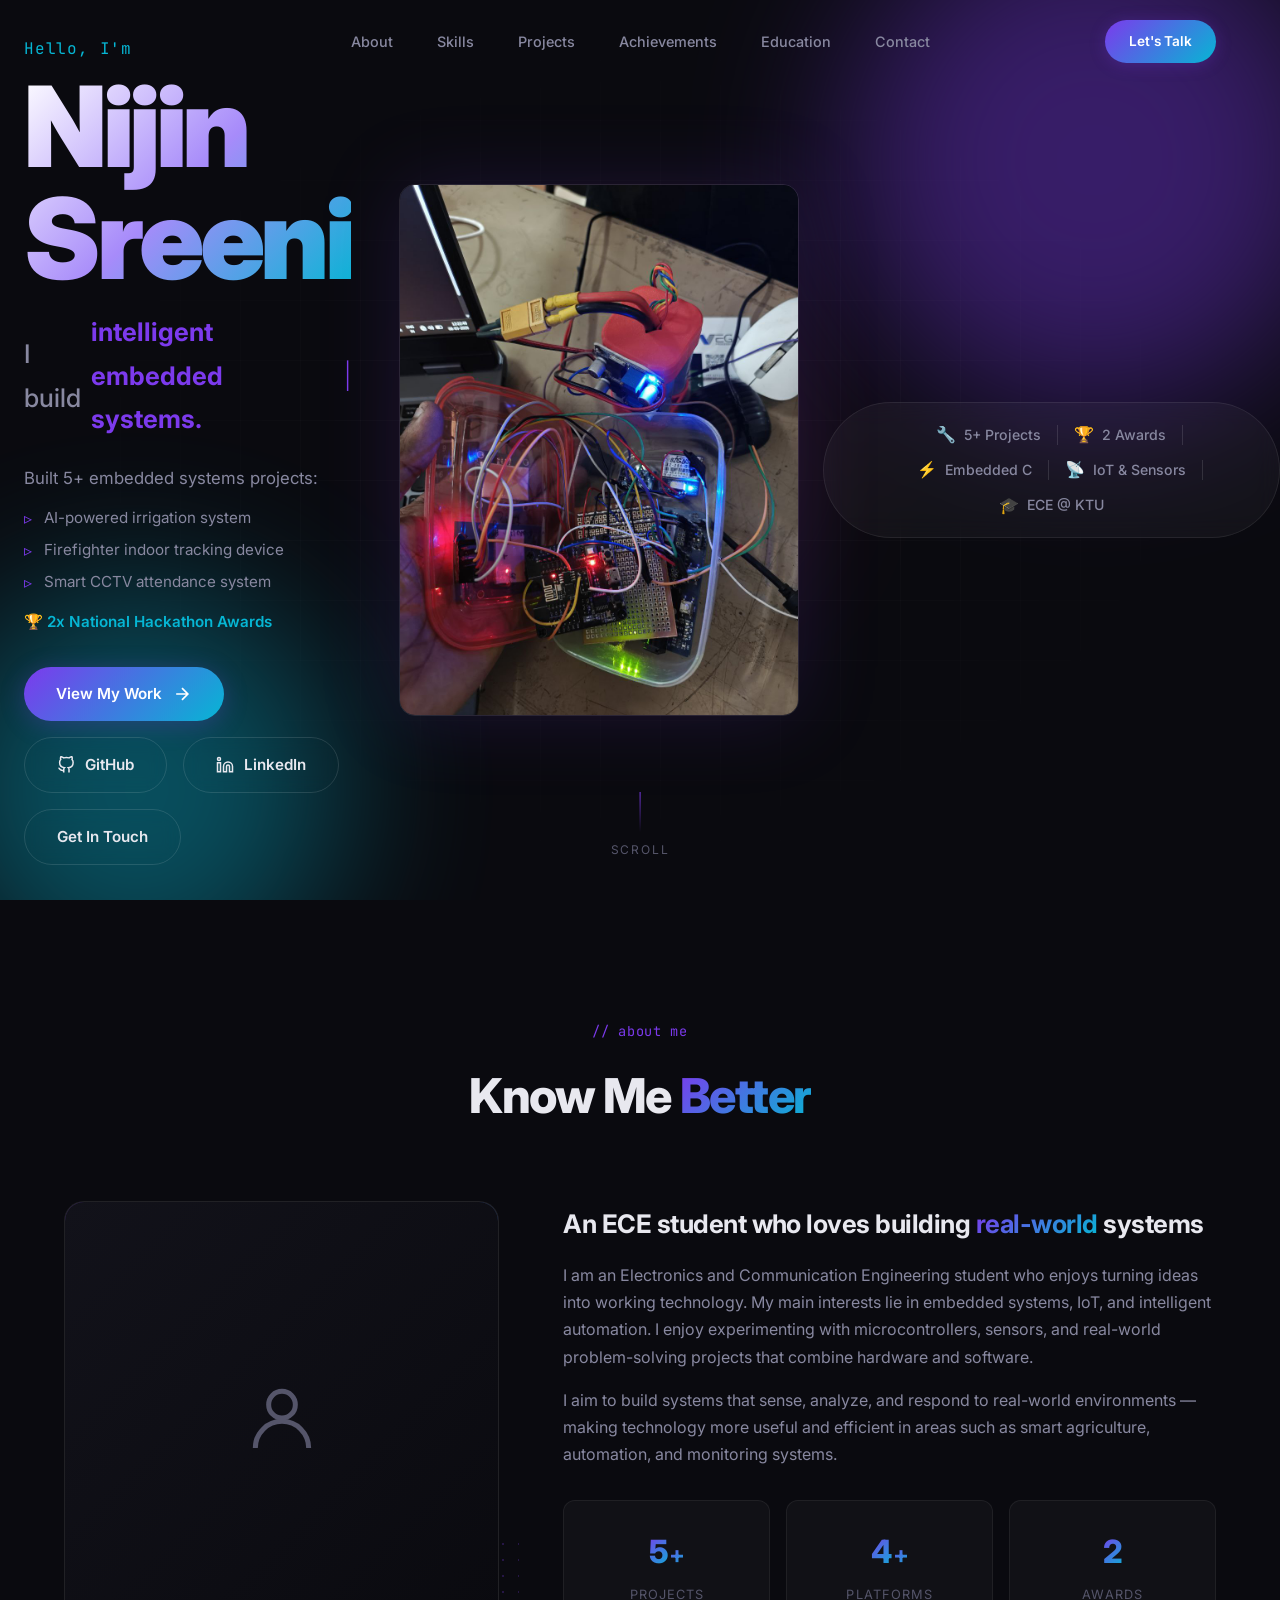
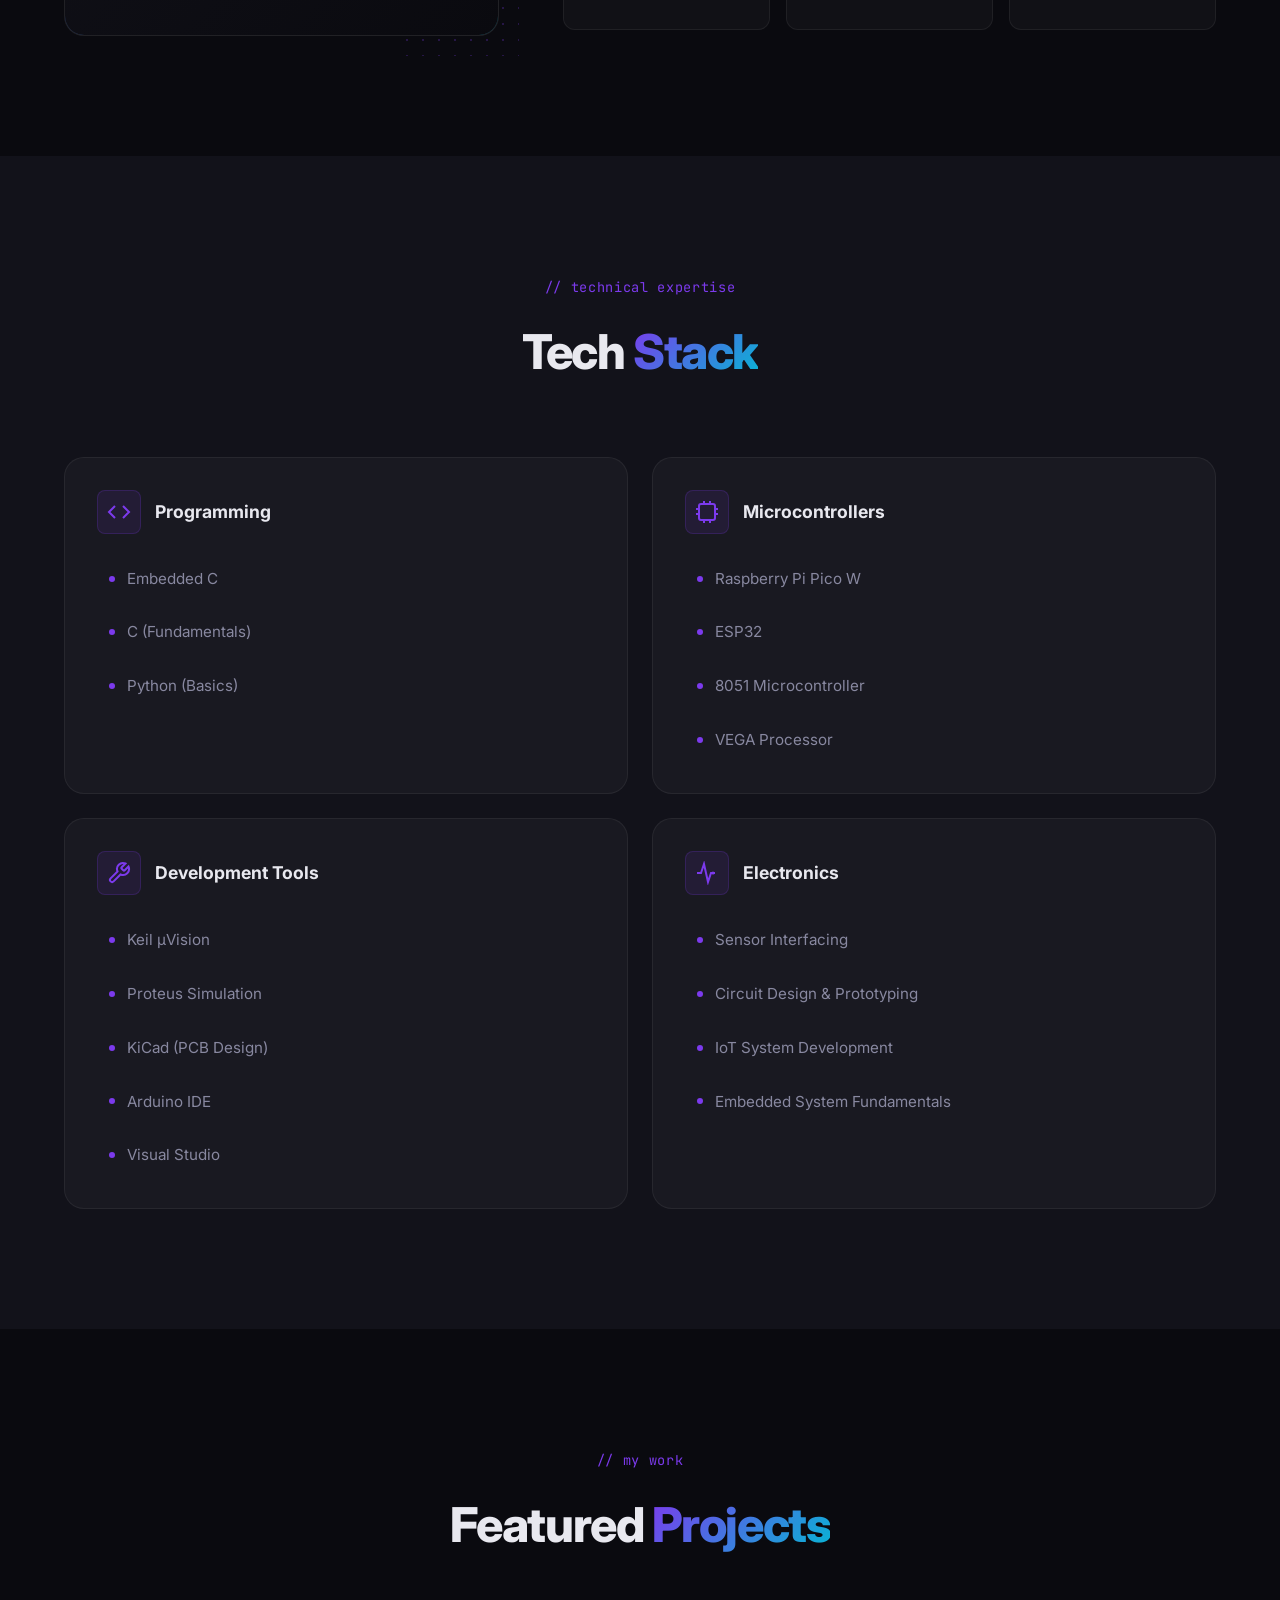
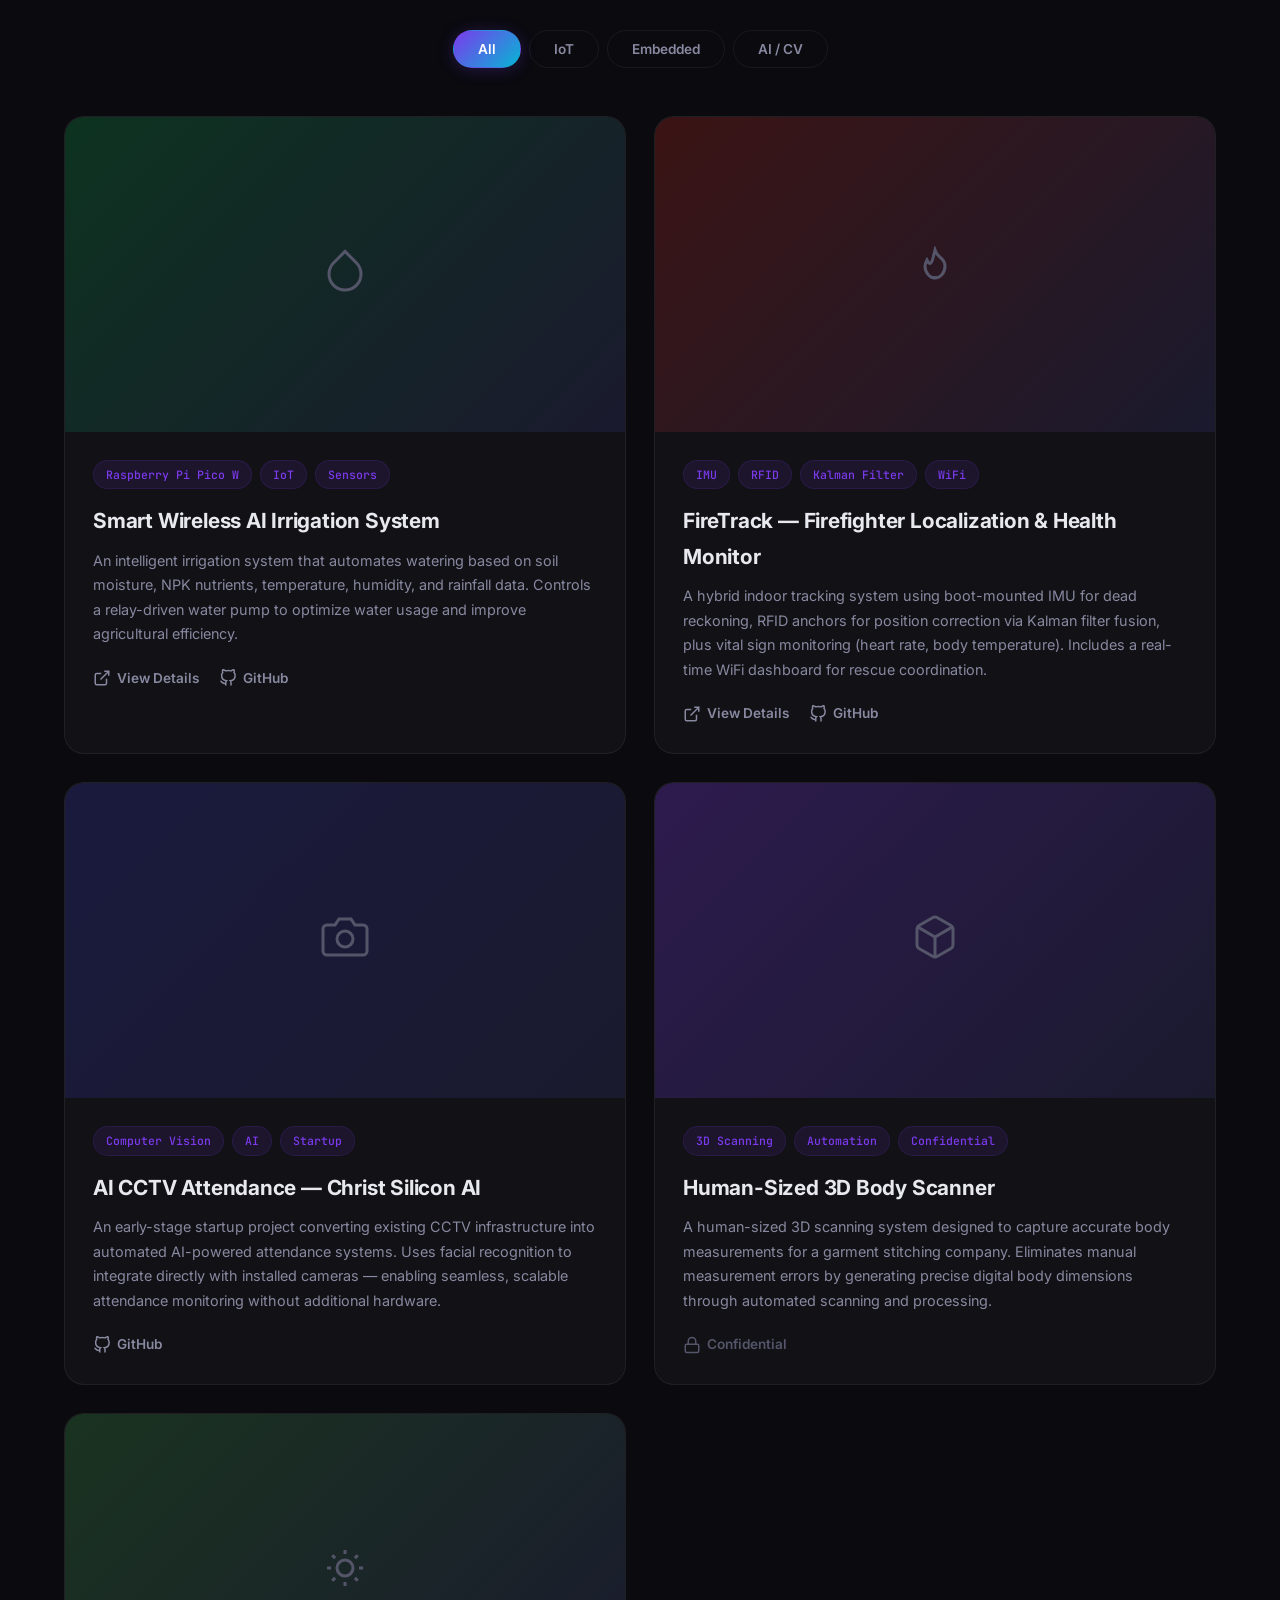
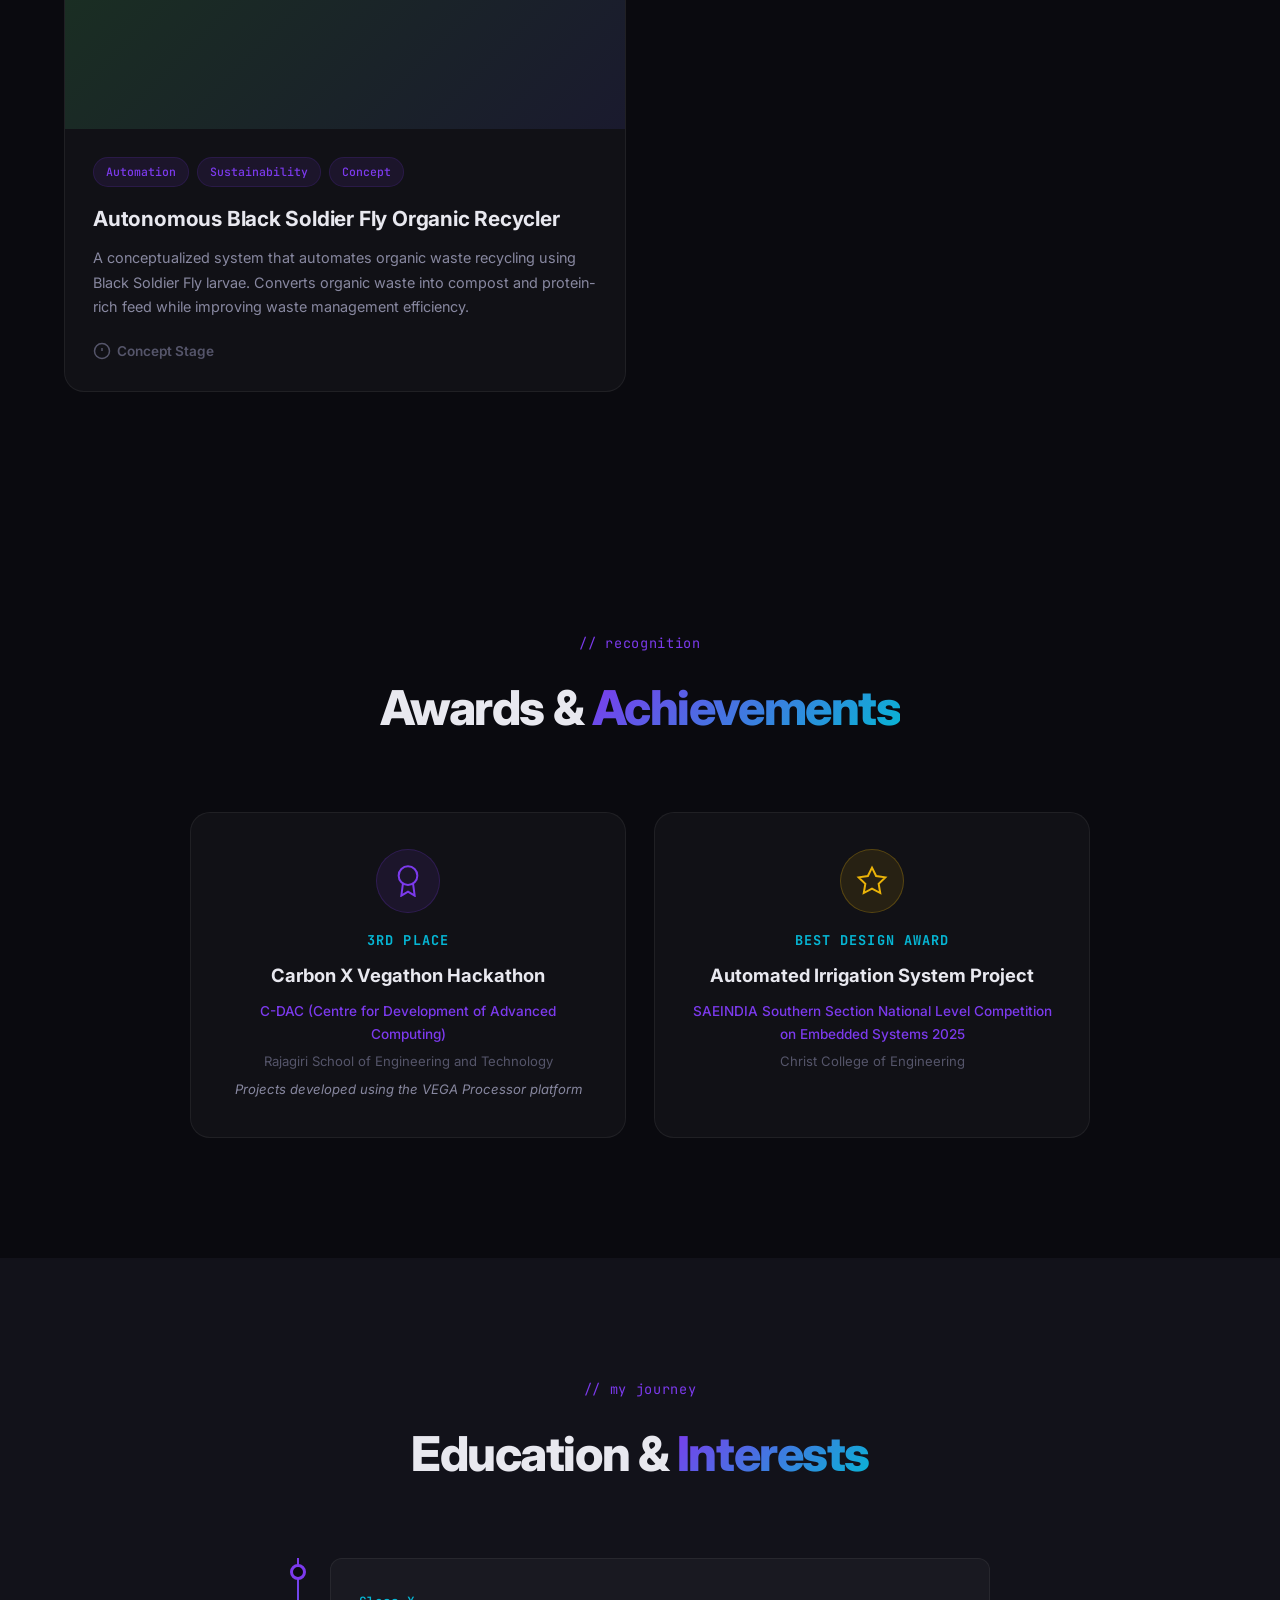
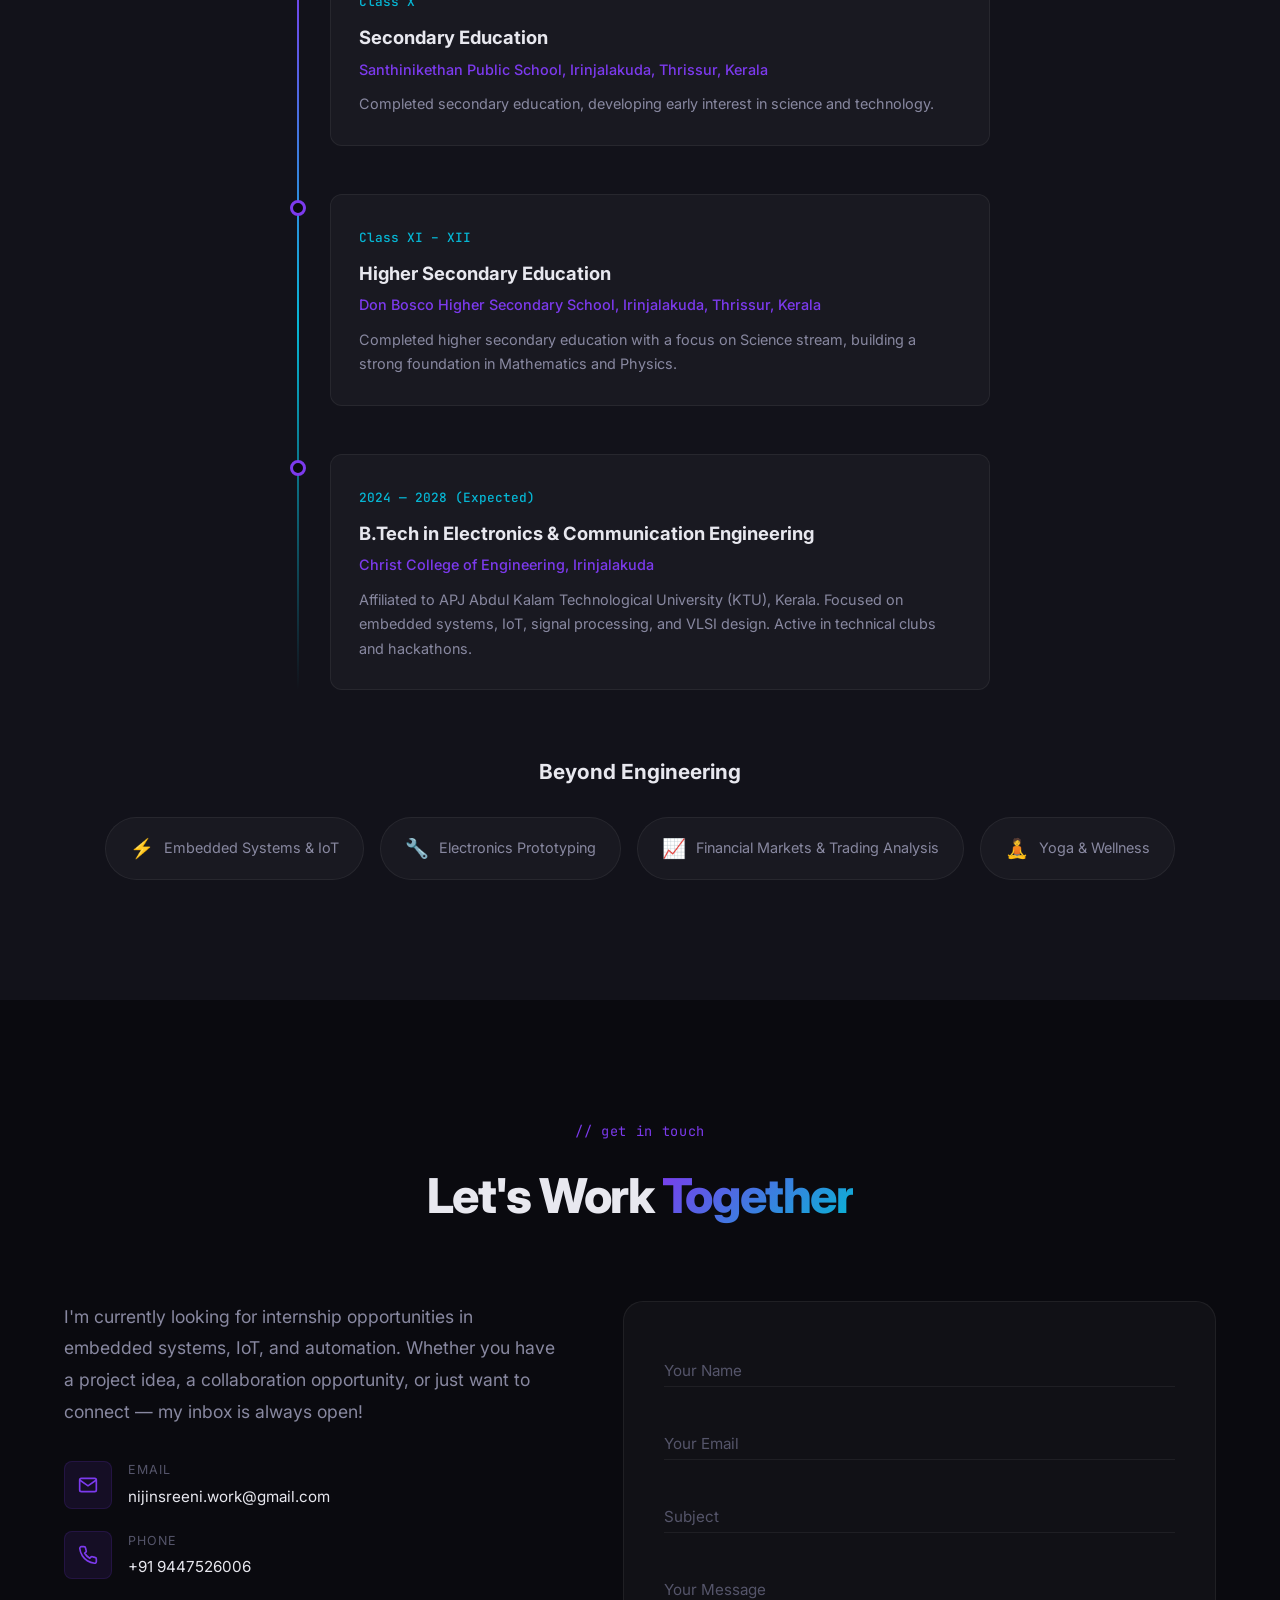
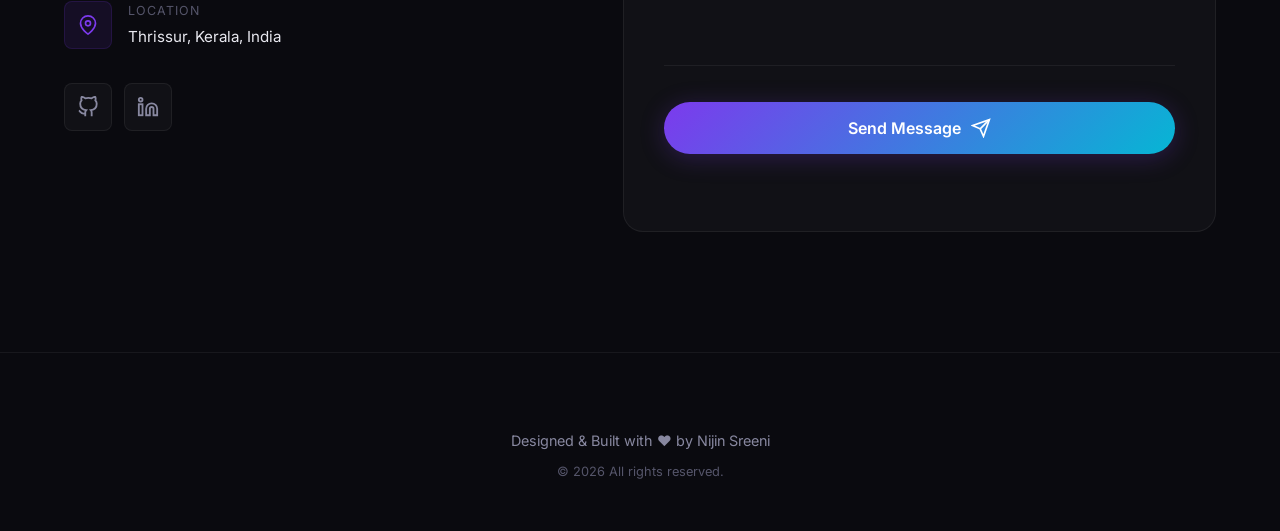
==== index.html @ 5a1b41fe "Add files via upload" ====
<!DOCTYPE html>
<html lang="en">

<head>
    <meta charset="UTF-8">
    <meta name="viewport" content="width=device-width, initial-scale=1.0">
    <title>Nijin Sreeni — Portfolio</title>
    <meta name="description"
        content="Portfolio of Nijin Sreeni — Electronics & Communication Engineering student specializing in Embedded Systems, IoT, and Intelligent Automation.">
    <link rel="preconnect" href="https://fonts.googleapis.com">
    <link rel="preconnect" href="https://fonts.gstatic.com" crossorigin>
    <link
        href="https://fonts.googleapis.com/css2?family=Inter:wght@300;400;500;600;700;800;900&family=JetBrains+Mono:wght@400;500;700&display=swap"
        rel="stylesheet">
    <link rel="stylesheet" href="style.css">
</head>

<body>

    <!-- ===================== NAVBAR ===================== -->
    <nav class="navbar" id="navbar">
        <div class="nav-container">

            <ul class="nav-links" id="navLinks">
                <li><a href="#about" class="nav-link">About</a></li>
                <li><a href="#skills" class="nav-link">Skills</a></li>
                <li><a href="#projects" class="nav-link">Projects</a></li>
                <li><a href="#achievements" class="nav-link">Achievements</a></li>
                <li><a href="#experience" class="nav-link">Education</a></li>
                <li><a href="#contact" class="nav-link">Contact</a></li>
            </ul>
            <div class="nav-cta-wrapper">
                <a href="#contact" class="nav-cta">Let's Talk</a>
                <button class="nav-toggle" id="navToggle" aria-label="Toggle navigation">
                    <span></span><span></span><span></span>
                </button>
            </div>
        </div>
    </nav>

    <!-- ===================== HERO ===================== -->
    <section class="hero" id="hero">
        <div class="hero-bg">
            <div class="gradient-orb orb-1"></div>
            <div class="gradient-orb orb-2"></div>
            <div class="gradient-orb orb-3"></div>
            <div class="grid-overlay"></div>
        </div>
        <div class="hero-content hero-split">
            <div class="hero-text">
                <p class="hero-greeting reveal">Hello, I'm</p>
                <h1 class="hero-name reveal">Nijin Sreeni</h1>
                <div class="hero-title-wrapper reveal">
                    <span class="hero-title-prefix">I build</span>
                    <span class="hero-typed" id="heroTyped"></span>
                    <span class="typed-cursor">|</span>
                </div>
                <div class="hero-proof reveal">
                    <p class="proof-intro">Built 5+ embedded systems projects:</p>
                    <ul class="proof-list">
                        <li>AI-powered irrigation system</li>
                        <li>Firefighter indoor tracking device</li>
                        <li>Smart CCTV attendance system</li>
                    </ul>
                    <p class="proof-award">🏆 2x National Hackathon Awards</p>
                </div>
                <div class="hero-actions reveal">
                    <a href="#projects" class="btn btn-primary">
                        <span>View My Work</span>
                        <svg width="20" height="20" viewBox="0 0 24 24" fill="none" stroke="currentColor"
                            stroke-width="2">
                            <path d="M5 12h14M12 5l7 7-7 7" />
                        </svg>
                    </a>
                    <a href="https://github.com/nijinai" class="btn btn-outline" target="_blank">
                        <svg width="18" height="18" viewBox="0 0 24 24" fill="none" stroke="currentColor"
                            stroke-width="2">
                            <path
                                d="M9 19c-5 1.5-5-2.5-7-3m14 6v-3.87a3.37 3.37 0 0 0-.94-2.61c3.14-.35 6.44-1.54 6.44-7A5.44 5.44 0 0 0 20 4.77 5.07 5.07 0 0 0 19.91 1S18.73.65 16 2.48a13.38 13.38 0 0 0-7 0C6.27.65 5.09 1 5.09 1A5.07 5.07 0 0 0 5 4.77a5.44 5.44 0 0 0-1.5 3.78c0 5.42 3.3 6.61 6.44 7A3.37 3.37 0 0 0 9 18.13V22" />
                        </svg>
                        <span>GitHub</span>
                    </a>
                    <a href="https://www.linkedin.com/in/nijin-sreeni" class="btn btn-outline" target="_blank">
                        <svg width="18" height="18" viewBox="0 0 24 24" fill="none" stroke="currentColor"
                            stroke-width="2">
                            <path d="M16 8a6 6 0 0 1 6 6v7h-4v-7a2 2 0 0 0-2-2 2 2 0 0 0-2 2v7h-4v-7a6 6 0 0 1 6-6z" />
                            <rect x="2" y="9" width="4" height="12" />
                            <circle cx="4" cy="4" r="2" />
                        </svg>
                        <span>LinkedIn</span>
                    </a>
                    <a href="#contact" class="btn btn-outline">Get In Touch</a>
                </div>
            </div>
            <div class="hero-visual reveal">
                <img src="hero-hardware.jpg" alt="Vega processor board with sensors — FireTrack project" width="480"
                    height="480">
            </div>
        </div>
        <div class="hero-highlights reveal">
            <div class="highlight-chip">
                <span class="highlight-icon">🔧</span>
                <span>5+ Projects</span>
            </div>
            <div class="highlight-divider"></div>
            <div class="highlight-chip">
                <span class="highlight-icon">🏆</span>
                <span>2 Awards</span>
            </div>
            <div class="highlight-divider"></div>
            <div class="highlight-chip">
                <span class="highlight-icon">⚡</span>
                <span>Embedded C</span>
            </div>
            <div class="highlight-divider"></div>
            <div class="highlight-chip">
                <span class="highlight-icon">📡</span>
                <span>IoT &amp; Sensors</span>
            </div>
            <div class="highlight-divider"></div>
            <div class="highlight-chip">
                <span class="highlight-icon">🎓</span>
                <span>ECE @ KTU</span>
            </div>
        </div>
        <div class="hero-scroll-indicator">
            <div class="scroll-line"></div>
            <span>Scroll</span>
        </div>
        </div>
    </section>

    <!-- ===================== ABOUT ===================== -->
    <section class="about section" id="about">
        <div class="container">
            <div class="section-header reveal">
                <span class="section-tag">// about me</span>
                <h2 class="section-title">Know Me <span class="accent">Better</span></h2>
            </div>
            <div class="about-grid">
                <div class="about-image-wrapper reveal">
                    <div class="about-image">
                        <div class="about-image-placeholder">
                            <svg width="80" height="80" viewBox="0 0 24 24" fill="none" stroke="currentColor"
                                stroke-width="1.5">
                                <circle cx="12" cy="8" r="4" />
                                <path d="M20 21a8 8 0 1 0-16 0" />
                            </svg>
                        </div>
                        <div class="about-image-border"></div>
                    </div>
                    <div class="about-image-dots"></div>
                </div>
                <div class="about-info reveal">
                    <h3 class="about-headline">
                        An ECE student who loves building <span class="accent">real-world</span> systems
                    </h3>
                    <p class="about-text">
                        I am an Electronics and Communication Engineering student who enjoys turning ideas into
                        working technology. My main interests lie in embedded systems, IoT, and intelligent automation.
                        I enjoy experimenting with microcontrollers, sensors, and real-world problem-solving projects
                        that combine hardware and software.
                    </p>
                    <p class="about-text">
                        I aim to build systems that sense, analyze, and respond to real-world environments —
                        making technology more useful and efficient in areas such as smart agriculture,
                        automation, and monitoring systems.
                    </p>
                    <div class="about-stats">
                        <div class="stat-card">
                            <span class="stat-number" data-count="5">0</span><span class="stat-plus">+</span>
                            <span class="stat-label">Projects</span>
                        </div>
                        <div class="stat-card">
                            <span class="stat-number" data-count="4">0</span><span class="stat-plus">+</span>
                            <span class="stat-label">Platforms</span>
                        </div>
                        <div class="stat-card">
                            <span class="stat-number" data-count="2">0</span>
                            <span class="stat-label">Awards</span>
                        </div>
                    </div>
                </div>
            </div>
        </div>
    </section>

    <!-- ===================== SKILLS ===================== -->
    <section class="skills section" id="skills">
        <div class="container">
            <div class="section-header reveal">
                <span class="section-tag">// technical expertise</span>
                <h2 class="section-title">Tech <span class="accent">Stack</span></h2>
            </div>
            <div class="skills-grid">
                <!-- Programming Languages -->
                <div class="skill-category reveal">
                    <div class="skill-category-header">
                        <div class="skill-icon">
                            <svg width="24" height="24" viewBox="0 0 24 24" fill="none" stroke="currentColor"
                                stroke-width="2">
                                <polyline points="16 18 22 12 16 6" />
                                <polyline points="8 6 2 12 8 18" />
                            </svg>
                        </div>
                        <h3>Programming</h3>
                    </div>
                    <div class="skill-items">
                        <div class="skill-item"><span class="skill-dot"></span>Embedded C</div>
                        <div class="skill-item"><span class="skill-dot"></span>C (Fundamentals)</div>
                        <div class="skill-item"><span class="skill-dot"></span>Python (Basics)</div>
                    </div>
                </div>
                <!-- Microcontroller Platforms -->
                <div class="skill-category reveal">
                    <div class="skill-category-header">
                        <div class="skill-icon">
                            <svg width="24" height="24" viewBox="0 0 24 24" fill="none" stroke="currentColor"
                                stroke-width="2">
                                <rect x="4" y="4" width="16" height="16" rx="2" />
                                <line x1="9" y1="1" x2="9" y2="4" />
                                <line x1="15" y1="1" x2="15" y2="4" />
                                <line x1="9" y1="20" x2="9" y2="23" />
                                <line x1="15" y1="20" x2="15" y2="23" />
                                <line x1="20" y1="9" x2="23" y2="9" />
                                <line x1="20" y1="14" x2="23" y2="14" />
                                <line x1="1" y1="9" x2="4" y2="9" />
                                <line x1="1" y1="14" x2="4" y2="14" />
                            </svg>
                        </div>
                        <h3>Microcontrollers</h3>
                    </div>
                    <div class="skill-items">
                        <div class="skill-item"><span class="skill-dot"></span>Raspberry Pi Pico W</div>
                        <div class="skill-item"><span class="skill-dot"></span>ESP32</div>
                        <div class="skill-item"><span class="skill-dot"></span>8051 Microcontroller</div>
                        <div class="skill-item"><span class="skill-dot"></span>VEGA Processor</div>
                    </div>
                </div>
                <!-- Development Tools -->
                <div class="skill-category reveal">
                    <div class="skill-category-header">
                        <div class="skill-icon">
                            <svg width="24" height="24" viewBox="0 0 24 24" fill="none" stroke="currentColor"
                                stroke-width="2">
                                <path
                                    d="M14.7 6.3a1 1 0 0 0 0 1.4l1.6 1.6a1 1 0 0 0 1.4 0l3.77-3.77a6 6 0 0 1-7.94 7.94l-6.91 6.91a2.12 2.12 0 0 1-3-3l6.91-6.91a6 6 0 0 1 7.94-7.94l-3.76 3.76z" />
                            </svg>
                        </div>
                        <h3>Development Tools</h3>
                    </div>
                    <div class="skill-items">
                        <div class="skill-item"><span class="skill-dot"></span>Keil µVision</div>
                        <div class="skill-item"><span class="skill-dot"></span>Proteus Simulation</div>
                        <div class="skill-item"><span class="skill-dot"></span>KiCad (PCB Design)</div>
                        <div class="skill-item"><span class="skill-dot"></span>Arduino IDE</div>
                        <div class="skill-item"><span class="skill-dot"></span>Visual Studio</div>
                    </div>
                </div>
                <!-- Electronics Skills -->
                <div class="skill-category reveal">
                    <div class="skill-category-header">
                        <div class="skill-icon">
                            <svg width="24" height="24" viewBox="0 0 24 24" fill="none" stroke="currentColor"
                                stroke-width="2">
                                <path d="M2 12h4l3-9 4 18 3-9h4" />
                                <circle cx="18" cy="12" r="0.5" />
                            </svg>
                        </div>
                        <h3>Electronics</h3>
                    </div>
                    <div class="skill-items">
                        <div class="skill-item"><span class="skill-dot"></span>Sensor Interfacing</div>
                        <div class="skill-item"><span class="skill-dot"></span>Circuit Design & Prototyping</div>
                        <div class="skill-item"><span class="skill-dot"></span>IoT System Development</div>
                        <div class="skill-item"><span class="skill-dot"></span>Embedded System Fundamentals</div>
                    </div>
                </div>
            </div>
        </div>
    </section>

    <!-- ===================== PROJECTS ===================== -->
    <section class="projects section" id="projects">
        <div class="container">
            <div class="section-header reveal">
                <span class="section-tag">// my work</span>
                <h2 class="section-title">Featured <span class="accent">Projects</span></h2>
            </div>
            <div class="project-filters reveal">
                <button class="filter-btn active" data-filter="all">All</button>
                <button class="filter-btn" data-filter="iot">IoT</button>
                <button class="filter-btn" data-filter="embedded">Embedded</button>
                <button class="filter-btn" data-filter="ai">AI / CV</button>
            </div>
            <div class="projects-grid">

                <!-- Project 1: Smart Irrigation -->
                <div class="project-card reveal" data-category="iot">
                    <a href="project-irrigation.html" class="project-image project-img-irrigation">
                        <div class="project-image-placeholder">
                            <svg width="48" height="48" viewBox="0 0 24 24" fill="none" stroke="currentColor"
                                stroke-width="1.5">
                                <path d="M12 2.69l5.66 5.66a8 8 0 1 1-11.31 0z" />
                            </svg>
                        </div>
                    </a>
                    <div class="project-info">
                        <div class="project-tags">
                            <span class="project-tag">Raspberry Pi Pico W</span>
                            <span class="project-tag">IoT</span>
                            <span class="project-tag">Sensors</span>
                        </div>
                        <h3 class="project-title">Smart Wireless AI Irrigation System</h3>
                        <p class="project-desc">An intelligent irrigation system that automates watering based on soil
                            moisture, NPK nutrients, temperature, humidity, and rainfall data. Controls a relay-driven
                            water pump to optimize water usage and improve agricultural efficiency.</p>
                        <div class="project-links">
                            <a href="project-irrigation.html" class="project-link" aria-label="View Details">
                                <svg width="18" height="18" viewBox="0 0 24 24" fill="none" stroke="currentColor"
                                    stroke-width="2">
                                    <path d="M18 13v6a2 2 0 0 1-2 2H5a2 2 0 0 1-2-2V8a2 2 0 0 1 2-2h6" />
                                    <polyline points="15 3 21 3 21 9" />
                                    <line x1="10" y1="14" x2="21" y2="3" />
                                </svg>
                                <span>View Details</span>
                            </a>
                            <a href="https://github.com/nijinai" class="project-link" target="_blank"
                                aria-label="Source Code">
                                <svg width="18" height="18" viewBox="0 0 24 24" fill="none" stroke="currentColor"
                                    stroke-width="2">
                                    <path
                                        d="M9 19c-5 1.5-5-2.5-7-3m14 6v-3.87a3.37 3.37 0 0 0-.94-2.61c3.14-.35 6.44-1.54 6.44-7A5.44 5.44 0 0 0 20 4.77 5.07 5.07 0 0 0 19.91 1S18.73.65 16 2.48a13.38 13.38 0 0 0-7 0C6.27.65 5.09 1 5.09 1A5.07 5.07 0 0 0 5 4.77a5.44 5.44 0 0 0-1.5 3.78c0 5.42 3.3 6.61 6.44 7A3.37 3.37 0 0 0 9 18.13V22" />
                                </svg>
                                <span>GitHub</span>
                            </a>
                        </div>
                    </div>
                </div>

                <!-- Project 2: FireTrack -->
                <div class="project-card reveal" data-category="embedded">
                    <a href="project-firetrack.html" class="project-image project-img-firetrack">
                        <div class="project-image-placeholder">
                            <svg width="48" height="48" viewBox="0 0 24 24" fill="none" stroke="currentColor"
                                stroke-width="1.5">
                                <path
                                    d="M12 2c1 3 2.5 3.5 3.5 4.5A5 5 0 0 1 17 10c0 3.5-2.5 6-5 6s-5-2.5-5-6c0-1 .5-2 1-3 1 2 2 3 3-1z" />
                                <path d="M10 15.5c1 .5 2 .5 3 0" />
                            </svg>
                        </div>
                    </a>
                    <div class="project-info">
                        <div class="project-tags">
                            <span class="project-tag">IMU</span>
                            <span class="project-tag">RFID</span>
                            <span class="project-tag">Kalman Filter</span>
                            <span class="project-tag">WiFi</span>
                        </div>
                        <h3 class="project-title">FireTrack — Firefighter Localization & Health Monitor</h3>
                        <p class="project-desc">A hybrid indoor tracking system using boot-mounted IMU for dead
                            reckoning, RFID anchors for position correction via Kalman filter fusion, plus vital sign
                            monitoring (heart rate, body temperature). Includes a real-time WiFi dashboard for rescue
                            coordination.</p>
                        <div class="project-links">
                            <a href="project-firetrack.html" class="project-link" aria-label="View Details">
                                <svg width="18" height="18" viewBox="0 0 24 24" fill="none" stroke="currentColor"
                                    stroke-width="2">
                                    <path d="M18 13v6a2 2 0 0 1-2 2H5a2 2 0 0 1-2-2V8a2 2 0 0 1 2-2h6" />
                                    <polyline points="15 3 21 3 21 9" />
                                    <line x1="10" y1="14" x2="21" y2="3" />
                                </svg>
                                <span>View Details</span>
                            </a>
                            <a href="https://github.com/nijinai" class="project-link" target="_blank"
                                aria-label="Source Code">
                                <svg width="18" height="18" viewBox="0 0 24 24" fill="none" stroke="currentColor"
                                    stroke-width="2">
                                    <path
                                        d="M9 19c-5 1.5-5-2.5-7-3m14 6v-3.87a3.37 3.37 0 0 0-.94-2.61c3.14-.35 6.44-1.54 6.44-7A5.44 5.44 0 0 0 20 4.77 5.07 5.07 0 0 0 19.91 1S18.73.65 16 2.48a13.38 13.38 0 0 0-7 0C6.27.65 5.09 1 5.09 1A5.07 5.07 0 0 0 5 4.77a5.44 5.44 0 0 0-1.5 3.78c0 5.42 3.3 6.61 6.44 7A3.37 3.37 0 0 0 9 18.13V22" />
                                </svg>
                                <span>GitHub</span>
                            </a>
                        </div>
                    </div>
                </div>

                <!-- Project 3: AI CCTV Attendance -->
                <div class="project-card reveal" data-category="ai">
                    <div class="project-image project-img-cctv">
                        <div class="project-image-placeholder">
                            <svg width="48" height="48" viewBox="0 0 24 24" fill="none" stroke="currentColor"
                                stroke-width="1.5">
                                <path
                                    d="M23 19a2 2 0 0 1-2 2H3a2 2 0 0 1-2-2V8a2 2 0 0 1 2-2h4l2-3h6l2 3h4a2 2 0 0 1 2 2z" />
                                <circle cx="12" cy="13" r="4" />
                            </svg>
                        </div>
                    </div>
                    <div class="project-info">
                        <div class="project-tags">
                            <span class="project-tag">Computer Vision</span>
                            <span class="project-tag">AI</span>
                            <span class="project-tag">Startup</span>
                        </div>
                        <h3 class="project-title">AI CCTV Attendance — Christ Silicon AI</h3>
                        <p class="project-desc">An early-stage startup project converting existing CCTV infrastructure
                            into automated AI-powered attendance systems. Uses facial recognition to integrate directly
                            with installed cameras — enabling seamless, scalable attendance monitoring without
                            additional hardware.</p>
                        <div class="project-links">
                            <a href="https://github.com/nijinai" class="project-link" target="_blank"
                                aria-label="Source Code">
                                <svg width="18" height="18" viewBox="0 0 24 24" fill="none" stroke="currentColor"
                                    stroke-width="2">
                                    <path
                                        d="M9 19c-5 1.5-5-2.5-7-3m14 6v-3.87a3.37 3.37 0 0 0-.94-2.61c3.14-.35 6.44-1.54 6.44-7A5.44 5.44 0 0 0 20 4.77 5.07 5.07 0 0 0 19.91 1S18.73.65 16 2.48a13.38 13.38 0 0 0-7 0C6.27.65 5.09 1 5.09 1A5.07 5.07 0 0 0 5 4.77a5.44 5.44 0 0 0-1.5 3.78c0 5.42 3.3 6.61 6.44 7A3.37 3.37 0 0 0 9 18.13V22" />
                                </svg>
                                <span>GitHub</span>
                            </a>
                        </div>
                    </div>
                </div>

                <!-- Project 4: 3D Body Scanner -->
                <div class="project-card reveal" data-category="embedded">
                    <div class="project-image project-img-scanner">
                        <div class="project-image-placeholder">
                            <svg width="48" height="48" viewBox="0 0 24 24" fill="none" stroke="currentColor"
                                stroke-width="1.5">
                                <path
                                    d="M21 16V8a2 2 0 0 0-1-1.73l-7-4a2 2 0 0 0-2 0l-7 4A2 2 0 0 0 3 8v8a2 2 0 0 0 1 1.73l7 4a2 2 0 0 0 2 0l7-4A2 2 0 0 0 21 16z" />
                                <polyline points="3.27 6.96 12 12.01 20.73 6.96" />
                                <line x1="12" y1="22.08" x2="12" y2="12" />
                            </svg>
                        </div>
                    </div>
                    <div class="project-info">
                        <div class="project-tags">
                            <span class="project-tag">3D Scanning</span>
                            <span class="project-tag">Automation</span>
                            <span class="project-tag">Confidential</span>
                        </div>
                        <h3 class="project-title">Human-Sized 3D Body Scanner</h3>
                        <p class="project-desc">A human-sized 3D scanning system designed to capture accurate body
                            measurements for a garment stitching company. Eliminates manual measurement errors by
                            generating precise digital body dimensions through automated scanning and processing.</p>
                        <div class="project-links">
                            <span class="project-link project-link-muted">
                                <svg width="18" height="18" viewBox="0 0 24 24" fill="none" stroke="currentColor"
                                    stroke-width="2">
                                    <rect x="3" y="11" width="18" height="11" rx="2" ry="2" />
                                    <path d="M7 11V7a5 5 0 0 1 10 0v4" />
                                </svg>
                                <span>Confidential</span>
                            </span>
                        </div>
                    </div>
                </div>

                <!-- Project 5: BSF Recycler -->
                <div class="project-card reveal" data-category="iot">
                    <div class="project-image project-img-bsf">
                        <div class="project-image-placeholder">
                            <svg width="48" height="48" viewBox="0 0 24 24" fill="none" stroke="currentColor"
                                stroke-width="1.5">
                                <path
                                    d="M12 3v2m0 14v2M5.636 5.636l1.414 1.414m9.9 9.9l1.414 1.414M3 12h2m14 0h2M5.636 18.364l1.414-1.414m9.9-9.9l1.414-1.414" />
                                <circle cx="12" cy="12" r="4" />
                            </svg>
                        </div>
                    </div>
                    <div class="project-info">
                        <div class="project-tags">
                            <span class="project-tag">Automation</span>
                            <span class="project-tag">Sustainability</span>
                            <span class="project-tag">Concept</span>
                        </div>
                        <h3 class="project-title">Autonomous Black Soldier Fly Organic Recycler</h3>
                        <p class="project-desc">A conceptualized system that automates organic waste recycling using
                            Black Soldier Fly larvae. Converts organic waste into compost and protein-rich feed while
                            improving waste management efficiency.</p>
                        <div class="project-links">
                            <span class="project-link project-link-muted">
                                <svg width="18" height="18" viewBox="0 0 24 24" fill="none" stroke="currentColor"
                                    stroke-width="2">
                                    <circle cx="12" cy="12" r="10" />
                                    <line x1="12" y1="8" x2="12" y2="12" />
                                    <line x1="12" y1="16" x2="12.01" y2="16" />
                                </svg>
                                <span>Concept Stage</span>
                            </span>
                        </div>
                    </div>
                </div>

            </div>
        </div>
    </section>

    <!-- ===================== ACHIEVEMENTS ===================== -->
    <section class="achievements section" id="achievements">
        <div class="container">
            <div class="section-header reveal">
                <span class="section-tag">// recognition</span>
                <h2 class="section-title">Awards & <span class="accent">Achievements</span></h2>
            </div>
            <div class="achievements-grid">
                <div class="achievement-card reveal">
                    <div class="achievement-icon">
                        <svg width="32" height="32" viewBox="0 0 24 24" fill="none" stroke="currentColor"
                            stroke-width="1.5">
                            <circle cx="12" cy="8" r="7" />
                            <polyline points="8.21 13.89 7 23 12 20 17 23 15.79 13.88" />
                        </svg>
                    </div>
                    <div class="achievement-position">3rd Place</div>
                    <h3 class="achievement-title">Carbon X Vegathon Hackathon</h3>
                    <p class="achievement-org">C-DAC (Centre for Development of Advanced Computing)</p>
                    <p class="achievement-venue">Rajagiri School of Engineering and Technology</p>
                    <p class="achievement-detail">Projects developed using the VEGA Processor platform</p>
                </div>
                <div class="achievement-card reveal">
                    <div class="achievement-icon achievement-icon-gold">
                        <svg width="32" height="32" viewBox="0 0 24 24" fill="none" stroke="currentColor"
                            stroke-width="1.5">
                            <polygon
                                points="12 2 15.09 8.26 22 9.27 17 14.14 18.18 21.02 12 17.77 5.82 21.02 7 14.14 2 9.27 8.91 8.26 12 2" />
                        </svg>
                    </div>
                    <div class="achievement-position">Best Design Award</div>
                    <h3 class="achievement-title">Automated Irrigation System Project</h3>
                    <p class="achievement-org">SAEINDIA Southern Section National Level Competition on Embedded Systems
                        2025</p>
                    <p class="achievement-venue">Christ College of Engineering</p>
                </div>
            </div>
        </div>
    </section>

    <!-- ===================== EDUCATION ===================== -->
    <section class="experience section" id="experience">
        <div class="container">
            <div class="section-header reveal">
                <span class="section-tag">// my journey</span>
                <h2 class="section-title">Education & <span class="accent">Interests</span></h2>
            </div>
            <div class="timeline">
                <div class="timeline-item reveal">
                    <div class="timeline-marker">
                        <div class="timeline-dot"></div>
                    </div>
                    <div class="timeline-content">
                        <span class="timeline-date">Class X</span>
                        <h3 class="timeline-title">Secondary Education</h3>
                        <p class="timeline-company">Santhinikethan Public School, Irinjalakuda, Thrissur, Kerala</p>
                        <p class="timeline-desc">Completed secondary education, developing early interest in science and
                            technology.</p>
                    </div>
                </div>
                <div class="timeline-item reveal">
                    <div class="timeline-marker">
                        <div class="timeline-dot"></div>
                    </div>
                    <div class="timeline-content">
                        <span class="timeline-date">Class XI – XII</span>
                        <h3 class="timeline-title">Higher Secondary Education</h3>
                        <p class="timeline-company">Don Bosco Higher Secondary School, Irinjalakuda, Thrissur, Kerala
                        </p>
                        <p class="timeline-desc">Completed higher secondary education with a focus on Science stream,
                            building a strong foundation in Mathematics and Physics.</p>
                    </div>
                </div>
                <div class="timeline-item reveal">
                    <div class="timeline-marker">
                        <div class="timeline-dot"></div>
                    </div>
                    <div class="timeline-content">
                        <span class="timeline-date">2024 — 2028 (Expected)</span>
                        <h3 class="timeline-title">B.Tech in Electronics &amp; Communication Engineering</h3>
                        <p class="timeline-company">Christ College of Engineering, Irinjalakuda</p>
                        <p class="timeline-desc">Affiliated to APJ Abdul Kalam Technological University (KTU), Kerala.
                            Focused on embedded systems, IoT, signal processing, and VLSI design. Active in technical
                            clubs and hackathons.</p>
                    </div>
                </div>
            </div>

            <!-- Interests -->
            <div class="interests-section reveal">
                <h3 class="interests-title">Beyond Engineering</h3>
                <div class="interests-grid">
                    <div class="interest-item">
                        <span class="interest-icon">⚡</span>
                        <span>Embedded Systems & IoT</span>
                    </div>
                    <div class="interest-item">
                        <span class="interest-icon">🔧</span>
                        <span>Electronics Prototyping</span>
                    </div>
                    <div class="interest-item">
                        <span class="interest-icon">📈</span>
                        <span>Financial Markets & Trading Analysis</span>
                    </div>
                    <div class="interest-item">
                        <span class="interest-icon">🧘</span>
                        <span>Yoga & Wellness</span>
                    </div>
                </div>
            </div>
        </div>
    </section>

    <!-- ===================== CONTACT ===================== -->
    <section class="contact section" id="contact">
        <div class="container">
            <div class="section-header reveal">
                <span class="section-tag">// get in touch</span>
                <h2 class="section-title">Let's Work <span class="accent">Together</span></h2>
            </div>
            <div class="contact-grid">
                <div class="contact-info reveal">
                    <p class="contact-text">
                        I'm currently looking for internship opportunities in embedded systems, IoT, and automation.
                        Whether you have a project idea, a collaboration opportunity, or just want to connect —
                        my inbox is always open!
                    </p>
                    <div class="contact-details">
                        <div class="contact-item">
                            <div class="contact-icon">
                                <svg width="20" height="20" viewBox="0 0 24 24" fill="none" stroke="currentColor"
                                    stroke-width="2">
                                    <path
                                        d="M4 4h16c1.1 0 2 .9 2 2v12c0 1.1-.9 2-2 2H4c-1.1 0-2-.9-2-2V6c0-1.1.9-2 2-2z" />
                                    <polyline points="22,6 12,13 2,6" />
                                </svg>
                            </div>
                            <div>
                                <span class="contact-label">Email</span>
                                <a href="mailto:nijinsreeni.work@gmail.com"
                                    class="contact-value">nijinsreeni.work@gmail.com</a>
                            </div>
                        </div>
                        <div class="contact-item">
                            <div class="contact-icon">
                                <svg width="20" height="20" viewBox="0 0 24 24" fill="none" stroke="currentColor"
                                    stroke-width="2">
                                    <path
                                        d="M22 16.92v3a2 2 0 0 1-2.18 2 19.79 19.79 0 0 1-8.63-3.07 19.5 19.5 0 0 1-6-6 19.79 19.79 0 0 1-3.07-8.67A2 2 0 0 1 4.11 2h3a2 2 0 0 1 2 1.72 12.84 12.84 0 0 0 .7 2.81 2 2 0 0 1-.45 2.11L8.09 9.91a16 16 0 0 0 6 6l1.27-1.27a2 2 0 0 1 2.11-.45 12.84 12.84 0 0 0 2.81.7A2 2 0 0 1 22 16.92z" />
                                </svg>
                            </div>
                            <div>
                                <span class="contact-label">Phone</span>
                                <a href="tel:+919447526006" class="contact-value">+91 9447526006</a>
                            </div>
                        </div>
                        <div class="contact-item">
                            <div class="contact-icon">
                                <svg width="20" height="20" viewBox="0 0 24 24" fill="none" stroke="currentColor"
                                    stroke-width="2">
                                    <path d="M21 10c0 7-9 13-9 13s-9-6-9-13a9 9 0 0 1 18 0z" />
                                    <circle cx="12" cy="10" r="3" />
                                </svg>
                            </div>
                            <div>
                                <span class="contact-label">Location</span>
                                <span class="contact-value">Thrissur, Kerala, India</span>
                            </div>
                        </div>
                    </div>
                    <div class="social-links">
                        <a href="https://github.com/nijinai" target="_blank" class="social-link" aria-label="GitHub">
                            <svg width="22" height="22" viewBox="0 0 24 24" fill="none" stroke="currentColor"
                                stroke-width="2">
                                <path
                                    d="M9 19c-5 1.5-5-2.5-7-3m14 6v-3.87a3.37 3.37 0 0 0-.94-2.61c3.14-.35 6.44-1.54 6.44-7A5.44 5.44 0 0 0 20 4.77 5.07 5.07 0 0 0 19.91 1S18.73.65 16 2.48a13.38 13.38 0 0 0-7 0C6.27.65 5.09 1 5.09 1A5.07 5.07 0 0 0 5 4.77a5.44 5.44 0 0 0-1.5 3.78c0 5.42 3.3 6.61 6.44 7A3.37 3.37 0 0 0 9 18.13V22" />
                            </svg>
                        </a>
                        <a href="https://linkedin.com/in/nijinsreeni" target="_blank" class="social-link"
                            aria-label="LinkedIn">
                            <svg width="22" height="22" viewBox="0 0 24 24" fill="none" stroke="currentColor"
                                stroke-width="2">
                                <path
                                    d="M16 8a6 6 0 0 1 6 6v7h-4v-7a2 2 0 0 0-2-2 2 2 0 0 0-2 2v7h-4v-7a6 6 0 0 1 6-6z" />
                                <rect x="2" y="9" width="4" height="12" />
                                <circle cx="4" cy="4" r="2" />
                            </svg>
                        </a>
                    </div>
                </div>
                <form class="contact-form reveal" id="contactForm">
                    <div class="form-group">
                        <input type="text" id="name" name="name" required placeholder=" ">
                        <label for="name">Your Name</label>
                        <div class="form-line"></div>
                    </div>
                    <div class="form-group">
                        <input type="email" id="email" name="email" required placeholder=" ">
                        <label for="email">Your Email</label>
                        <div class="form-line"></div>
                    </div>
                    <div class="form-group">
                        <input type="text" id="subject" name="subject" required placeholder=" ">
                        <label for="subject">Subject</label>
                        <div class="form-line"></div>
                    </div>
                    <div class="form-group">
                        <textarea id="message" name="message" rows="4" required placeholder=" "></textarea>
                        <label for="message">Your Message</label>
                        <div class="form-line"></div>
                    </div>
                    <button type="submit" class="btn btn-primary btn-submit">
                        <span>Send Message</span>
                        <svg width="20" height="20" viewBox="0 0 24 24" fill="none" stroke="currentColor"
                            stroke-width="2">
                            <line x1="22" y1="2" x2="11" y2="13" />
                            <polygon points="22 2 15 22 11 13 2 9 22 2" />
                        </svg>
                    </button>
                    <div class="form-status" id="formStatus"></div>
                </form>
            </div>
        </div>
    </section>

    <!-- ===================== FOOTER ===================== -->
    <footer class="footer">
        <div class="container">
            <div class="footer-content">
                <a href="#hero" class="footer-logo">
                </a>
                <p class="footer-text">Designed & Built with ❤️ by Nijin Sreeni</p>
                <p class="footer-copyright">&copy; 2026 All rights reserved.</p>
            </div>
        </div>
    </footer>

    <script src="script.js"></script>
</body>

</html>
---- style.css ----
/* ============================================
   PORTFOLIO — DESIGN SYSTEM & STYLES
   ============================================ */

/* ---- CSS Custom Properties ---- */
:root {
    /* Colors */
    --bg-primary: #0a0a0f;
    --bg-secondary: #12121a;
    --bg-card: rgba(255, 255, 255, 0.03);
    --bg-card-hover: rgba(255, 255, 255, 0.06);
    --bg-glass: rgba(255, 255, 255, 0.04);
    --border-color: rgba(255, 255, 255, 0.06);
    --border-hover: rgba(255, 255, 255, 0.12);

    --text-primary: #e8e8ef;
    --text-secondary: #8888a0;
    --text-muted: #55556a;

    --accent-primary: #7c3aed;
    --accent-secondary: #06b6d4;
    --accent-gradient: linear-gradient(135deg, #7c3aed, #06b6d4);
    --accent-glow: rgba(124, 58, 237, 0.25);
    --accent-glow-cyan: rgba(6, 182, 212, 0.2);

    /* Typography */
    --font-main: 'Inter', -apple-system, BlinkMacSystemFont, sans-serif;
    --font-mono: 'JetBrains Mono', 'Fira Code', monospace;

    /* Spacing */
    --section-padding: 120px 0;
    --container-max: 1200px;
    --container-padding: 0 24px;

    /* Transitions */
    --ease-out: cubic-bezier(0.22, 1, 0.36, 1);
    --ease-spring: cubic-bezier(0.34, 1.56, 0.64, 1);
    --transition-fast: 0.2s var(--ease-out);
    --transition-medium: 0.4s var(--ease-out);
    --transition-slow: 0.6s var(--ease-out);

    /* Border Radius */
    --radius-sm: 8px;
    --radius-md: 12px;
    --radius-lg: 20px;
    --radius-xl: 28px;
}

/* ---- Reset & Base ---- */
*,
*::before,
*::after {
    margin: 0;
    padding: 0;
    box-sizing: border-box;
}

html {
    scroll-behavior: smooth;
    scroll-padding-top: 80px;
}

body {
    font-family: var(--font-main);
    background-color: var(--bg-primary);
    color: var(--text-primary);
    line-height: 1.7;
    overflow-x: hidden;
    -webkit-font-smoothing: antialiased;
    -moz-osx-font-smoothing: grayscale;
}

a {
    color: inherit;
    text-decoration: none;
}

img {
    max-width: 100%;
    display: block;
}

button {
    font-family: inherit;
    cursor: pointer;
    border: none;
    background: none;
}

ul {
    list-style: none;
}

.container {
    max-width: var(--container-max);
    margin: 0 auto;
    padding: var(--container-padding);
}

.section {
    padding: var(--section-padding);
    position: relative;
}

.accent {
    background: var(--accent-gradient);
    -webkit-background-clip: text;
    -webkit-text-fill-color: transparent;
    background-clip: text;
}

/* ---- Section Headers ---- */
.section-header {
    text-align: center;
    margin-bottom: 64px;
}

.section-tag {
    font-family: var(--font-mono);
    font-size: 0.85rem;
    color: var(--accent-primary);
    letter-spacing: 0.05em;
    display: block;
    margin-bottom: 12px;
}

.section-title {
    font-size: clamp(2rem, 5vw, 3rem);
    font-weight: 800;
    letter-spacing: -0.03em;
}

/* ---- Buttons ---- */
.btn {
    display: inline-flex;
    align-items: center;
    gap: 10px;
    padding: 14px 32px;
    border-radius: 50px;
    font-size: 0.95rem;
    font-weight: 600;
    transition: all var(--transition-medium);
    position: relative;
    overflow: hidden;
}

.btn-primary {
    background: var(--accent-gradient);
    color: #fff;
    box-shadow: 0 4px 24px var(--accent-glow);
}

.btn-primary:hover {
    transform: translateY(-2px);
    box-shadow: 0 8px 40px var(--accent-glow);
}

.btn-outline {
    border: 1.5px solid var(--border-hover);
    color: var(--text-primary);
    backdrop-filter: blur(8px);
}

.btn-outline:hover {
    border-color: var(--accent-primary);
    color: var(--accent-primary);
    box-shadow: 0 0 24px var(--accent-glow);
    transform: translateY(-2px);
}

/* ============================================
   NAVBAR
   ============================================ */
.navbar {
    position: fixed;
    top: 0;
    left: 0;
    right: 0;
    z-index: 1000;
    padding: 20px 0;
    transition: all var(--transition-medium);
}

.navbar.scrolled {
    padding: 12px 0;
    background: rgba(10, 10, 15, 0.85);
    backdrop-filter: blur(20px);
    border-bottom: 1px solid var(--border-color);
}

.nav-container {
    max-width: var(--container-max);
    margin: 0 auto;
    padding: var(--container-padding);
    display: grid;
    grid-template-columns: 1fr auto 1fr;
    align-items: center;
    position: relative;
}

.nav-links {
    grid-column: 2;
    display: flex;
    align-items: center;
    gap: 8px;
}

.nav-cta-wrapper {
    grid-column: 3;
    display: flex;
    justify-content: flex-end;
    align-items: center;
}


.nav-logo {
    font-size: 1.4rem;
    font-weight: 800;
    letter-spacing: -0.02em;
    transition: color var(--transition-fast);
}

.logo-bracket {
    color: var(--accent-primary);
    font-weight: 400;
}

.logo-dot {
    color: var(--accent-secondary);
}

.nav-links {
    flex: 1;
    display: flex;
    align-items: center;
    justify-content: center;
    gap: 8px;
}

.nav-link {
    padding: 8px 18px;
    font-size: 0.9rem;
    font-weight: 500;
    color: var(--text-secondary);
    border-radius: 50px;
    transition: all var(--transition-fast);
    position: relative;
}

.nav-link:hover,
.nav-link.active {
    color: var(--text-primary);
}

.nav-link.active {
    background: var(--bg-card-hover);
}

.nav-cta {
    padding: 10px 24px;
    background: var(--accent-gradient);
    color: #fff;
    border-radius: 50px;
    font-size: 0.85rem;
    font-weight: 600;
    transition: all var(--transition-medium);
    box-shadow: 0 2px 16px var(--accent-glow);
}

.nav-cta:hover {
    transform: translateY(-1px);
    box-shadow: 0 4px 24px var(--accent-glow);
}

.nav-toggle {
    display: none;
    flex-direction: column;
    gap: 5px;
    padding: 8px;
    z-index: 1001;
}

.nav-toggle span {
    width: 24px;
    height: 2px;
    background: var(--text-primary);
    border-radius: 2px;
    transition: all var(--transition-fast);
}

.nav-toggle.active span:nth-child(1) {
    transform: rotate(45deg) translate(5px, 5px);
}

.nav-toggle.active span:nth-child(2) {
    opacity: 0;
}

.nav-toggle.active span:nth-child(3) {
    transform: rotate(-45deg) translate(5px, -5px);
}

/* ============================================
   HERO
   ============================================ */
.hero {
    min-height: 100vh;
    display: flex;
    align-items: center;
    justify-content: center;
    position: relative;
    overflow: hidden;
}

.hero-bg {
    position: absolute;
    inset: 0;
    z-index: 0;
}

.gradient-orb {
    position: absolute;
    border-radius: 50%;
    filter: blur(80px);
    opacity: 0.4;
    animation: float 12s infinite ease-in-out;
}

.orb-1 {
    width: 500px;
    height: 500px;
    background: var(--accent-primary);
    top: -10%;
    right: -5%;
    animation-delay: 0s;
}

.orb-2 {
    width: 400px;
    height: 400px;
    background: var(--accent-secondary);
    bottom: -10%;
    left: -5%;
    animation-delay: -4s;
}

.orb-3 {
    width: 300px;
    height: 300px;
    background: #ec4899;
    top: 50%;
    left: 50%;
    transform: translate(-50%, -50%);
    animation-delay: -8s;
    opacity: 0.15;
}

.grid-overlay {
    position: absolute;
    inset: 0;
    background-image:
        linear-gradient(rgba(255, 255, 255, 0.02) 1px, transparent 1px),
        linear-gradient(90deg, rgba(255, 255, 255, 0.02) 1px, transparent 1px);
    background-size: 60px 60px;
    mask-image: radial-gradient(ellipse at center, black 30%, transparent 70%);
    -webkit-mask-image: radial-gradient(ellipse at center, black 30%, transparent 70%);
}

@keyframes float {

    0%,
    100% {
        transform: translate(0, 0) scale(1);
    }

    33% {
        transform: translate(30px, -30px) scale(1.05);
    }

    66% {
        transform: translate(-20px, 20px) scale(0.95);
    }
}

.hero-content {
    position: relative;
    z-index: 1;
    text-align: center;
    max-width: 1200px;
    padding: 0 24px;
}

.hero-greeting {
    font-family: var(--font-mono);
    font-size: 1rem;
    color: var(--accent-secondary);
    margin-bottom: 8px;
    letter-spacing: 0.05em;
}

.hero-name {
    font-size: clamp(3.5rem, 10vw, 7rem);
    font-weight: 900;
    letter-spacing: -0.04em;
    line-height: 1;
    margin-bottom: 16px;
    background: linear-gradient(135deg, #fff 0%, #a78bfa 50%, #06b6d4 100%);
    -webkit-background-clip: text;
    -webkit-text-fill-color: transparent;
    background-clip: text;
}

.hero-title-wrapper {
    font-size: clamp(1.2rem, 3vw, 1.6rem);
    font-weight: 500;
    color: var(--text-secondary);
    margin-bottom: 24px;
    min-height: 2em;
    display: flex;
    align-items: center;
    justify-content: flex-start;
    gap: 10px;
}

.hero-title-prefix {
    color: var(--text-secondary);
}

.hero-typed {
    color: var(--accent-primary);
    font-weight: 700;
}

.typed-cursor {
    color: var(--accent-primary);
    animation: blink 0.8s infinite;
    font-weight: 300;
}

@keyframes blink {

    0%,
    100% {
        opacity: 1;
    }

    50% {
        opacity: 0;
    }
}

.hero-description {
    font-size: 1.1rem;
    color: var(--text-secondary);
    max-width: 560px;
    margin: 0 0 40px;
    line-height: 1.8;
}

.hero-proof {
    margin-bottom: 32px;
    max-width: 560px;
}

.proof-intro {
    font-size: 1.05rem;
    color: var(--text-secondary);
    margin-bottom: 10px;
    line-height: 1.6;
}

.proof-list {
    list-style: none;
    padding: 0;
    margin: 0 0 12px;
}

.proof-list li {
    font-size: 0.95rem;
    color: var(--text-secondary);
    padding: 3px 0 3px 20px;
    position: relative;
}

.proof-list li::before {
    content: '▹';
    position: absolute;
    left: 0;
    color: var(--accent-primary);
    font-size: 1rem;
}

.proof-award {
    font-size: 0.95rem;
    color: var(--accent-secondary);
    font-weight: 600;
}

.hero-actions {
    display: flex;
    gap: 16px;
    justify-content: flex-start;
    flex-wrap: wrap;
}

.hero-split {
    display: flex;
    align-items: center;
    justify-content: space-between;
    gap: 48px;
    text-align: left;
    width: 100%;
    max-width: 1200px;
}

.hero-text {
    flex: 1;
    min-width: 0;
}

.hero-text .hero-greeting,
.hero-text .hero-name,
.hero-text .hero-title-wrapper,
.hero-text .hero-description {
    text-align: left;
}

.hero-visual {
    flex: 0 0 auto;
    width: 400px;
}

.hero-visual img {
    width: 100%;
    height: auto;
    border-radius: 16px;
    border: 1px solid rgba(255, 255, 255, 0.1);
    object-fit: cover;
    filter: drop-shadow(0 0 40px rgba(124, 58, 237, 0.15));
    animation: floatVisual 6s ease-in-out infinite;
}

@keyframes floatVisual {

    0%,
    100% {
        transform: translateY(0);
    }

    50% {
        transform: translateY(-16px);
    }
}

.hero-highlights {
    display: flex;
    align-items: center;
    justify-content: center;
    gap: 0;
    margin: 40px auto 0;
    padding: 14px 28px;
    background: rgba(255, 255, 255, 0.04);
    border: 1px solid rgba(255, 255, 255, 0.08);
    border-radius: 100px;
    backdrop-filter: blur(12px);
    flex-wrap: wrap;
    width: fit-content;
}

.highlight-chip {
    display: flex;
    align-items: center;
    gap: 8px;
    padding: 4px 16px;
    font-size: 0.88rem;
    font-weight: 500;
    color: var(--text-secondary);
    white-space: nowrap;
    transition: color var(--transition-fast);
}

.highlight-chip:hover {
    color: var(--text-primary);
}

.highlight-icon {
    font-size: 1rem;
}

.highlight-divider {
    width: 1px;
    height: 20px;
    background: rgba(255, 255, 255, 0.12);
}

.hero-scroll-indicator {
    position: absolute;
    bottom: 40px;
    left: 50%;
    transform: translateX(-50%);
    display: flex;
    flex-direction: column;
    align-items: center;
    gap: 8px;
    color: var(--text-muted);
    font-size: 0.75rem;
    letter-spacing: 0.15em;
    text-transform: uppercase;
}

.scroll-line {
    width: 1px;
    height: 40px;
    background: linear-gradient(to bottom, var(--accent-primary), transparent);
    animation: scrollPulse 2s infinite;
}

@keyframes scrollPulse {

    0%,
    100% {
        opacity: 0.3;
        transform: scaleY(0.6);
    }

    50% {
        opacity: 1;
        transform: scaleY(1);
    }
}

/* ============================================
   ABOUT
   ============================================ */
.about-grid {
    display: grid;
    grid-template-columns: 1fr 1.5fr;
    gap: 64px;
    align-items: center;
}

.about-image-wrapper {
    position: relative;
}

.about-image {
    position: relative;
    aspect-ratio: 1;
    border-radius: var(--radius-lg);
    overflow: hidden;
    background: var(--bg-glass);
    border: 1px solid var(--border-color);
}

.about-image-placeholder {
    width: 100%;
    height: 100%;
    display: flex;
    align-items: center;
    justify-content: center;
    background: linear-gradient(135deg, var(--bg-secondary), var(--bg-primary));
    color: var(--text-muted);
}

.about-image-border {
    position: absolute;
    inset: -2px;
    border-radius: var(--radius-lg);
    background: var(--accent-gradient);
    z-index: -1;
    opacity: 0.5;
}

.about-image-dots {
    position: absolute;
    bottom: -20px;
    right: -20px;
    width: 120px;
    height: 120px;
    background-image: radial-gradient(circle, var(--accent-primary) 1.5px, transparent 1.5px);
    background-size: 16px 16px;
    opacity: 0.25;
    z-index: -1;
}

.about-headline {
    font-size: 1.6rem;
    font-weight: 700;
    margin-bottom: 20px;
    letter-spacing: -0.02em;
    line-height: 1.4;
}

.about-text {
    color: var(--text-secondary);
    margin-bottom: 16px;
    font-size: 1rem;
}

.about-stats {
    display: grid;
    grid-template-columns: repeat(3, 1fr);
    gap: 16px;
    margin-top: 32px;
}

.stat-card {
    text-align: center;
    padding: 24px 16px;
    background: var(--bg-card);
    border: 1px solid var(--border-color);
    border-radius: var(--radius-md);
    transition: all var(--transition-medium);
}

.stat-card:hover {
    background: var(--bg-card-hover);
    border-color: var(--border-hover);
    transform: translateY(-4px);
}

.stat-number {
    font-size: 2rem;
    font-weight: 800;
    background: var(--accent-gradient);
    -webkit-background-clip: text;
    -webkit-text-fill-color: transparent;
    background-clip: text;
}

.stat-plus {
    font-size: 1.5rem;
    font-weight: 700;
    background: var(--accent-gradient);
    -webkit-background-clip: text;
    -webkit-text-fill-color: transparent;
    background-clip: text;
}

.stat-label {
    display: block;
    font-size: 0.8rem;
    color: var(--text-muted);
    margin-top: 4px;
    text-transform: uppercase;
    letter-spacing: 0.08em;
}

/* ============================================
   SKILLS
   ============================================ */
.skills {
    background: var(--bg-secondary);
}

.skills-grid {
    display: grid;
    grid-template-columns: repeat(2, 1fr);
    gap: 24px;
}

.skill-category {
    padding: 32px;
    background: var(--bg-card);
    border: 1px solid var(--border-color);
    border-radius: var(--radius-lg);
    transition: all var(--transition-medium);
    position: relative;
    overflow: hidden;
}

.skill-category::before {
    content: '';
    position: absolute;
    top: 0;
    left: 0;
    right: 0;
    height: 3px;
    background: var(--accent-gradient);
    opacity: 0;
    transition: opacity var(--transition-medium);
}

.skill-category:hover {
    background: var(--bg-card-hover);
    border-color: var(--border-hover);
    transform: translateY(-4px);
}

.skill-category:hover::before {
    opacity: 1;
}

.skill-category-header {
    display: flex;
    align-items: center;
    gap: 14px;
    margin-bottom: 24px;
}

.skill-category-header h3 {
    font-size: 1.1rem;
    font-weight: 700;
}

.skill-icon {
    width: 44px;
    height: 44px;
    display: flex;
    align-items: center;
    justify-content: center;
    background: rgba(124, 58, 237, 0.1);
    border: 1px solid rgba(124, 58, 237, 0.2);
    border-radius: var(--radius-sm);
    color: var(--accent-primary);
}

.skill-items {
    display: flex;
    flex-direction: column;
    gap: 12px;
}

.skill-item {
    display: flex;
    align-items: center;
    gap: 12px;
    font-size: 0.95rem;
    color: var(--text-secondary);
    padding: 8px 12px;
    border-radius: var(--radius-sm);
    transition: all var(--transition-fast);
}

.skill-item:hover {
    color: var(--text-primary);
    background: rgba(255, 255, 255, 0.03);
}

.skill-dot {
    width: 6px;
    height: 6px;
    border-radius: 50%;
    background: var(--accent-primary);
    flex-shrink: 0;
}

/* ============================================
   PROJECTS
   ============================================ */
.project-filters {
    display: flex;
    justify-content: center;
    gap: 8px;
    margin-bottom: 48px;
    flex-wrap: wrap;
}

.filter-btn {
    padding: 10px 24px;
    font-size: 0.85rem;
    font-weight: 600;
    color: var(--text-secondary);
    border-radius: 50px;
    border: 1px solid var(--border-color);
    transition: all var(--transition-fast);
}

.filter-btn:hover {
    color: var(--text-primary);
    border-color: var(--border-hover);
}

.filter-btn.active {
    background: var(--accent-gradient);
    color: #fff;
    border-color: transparent;
    box-shadow: 0 2px 16px var(--accent-glow);
}

.projects-grid {
    display: grid;
    grid-template-columns: repeat(2, 1fr);
    gap: 28px;
}

.project-card {
    background: var(--bg-card);
    border: 1px solid var(--border-color);
    border-radius: var(--radius-lg);
    overflow: hidden;
    transition: all var(--transition-medium);
}

.project-card:hover {
    border-color: var(--border-hover);
    transform: translateY(-6px);
    box-shadow: 0 16px 48px rgba(0, 0, 0, 0.3);
}

.project-card.hidden {
    display: none;
}

.project-image {
    aspect-ratio: 16/9;
    background: linear-gradient(135deg, var(--bg-secondary), #1a1a2e);
    display: flex;
    align-items: center;
    justify-content: center;
    position: relative;
    overflow: hidden;
}

.project-image::after {
    content: '';
    position: absolute;
    inset: 0;
    background: var(--accent-gradient);
    opacity: 0;
    transition: opacity var(--transition-medium);
}

.project-card:hover .project-image::after {
    opacity: 0.08;
}

.project-image-placeholder {
    color: var(--text-muted);
    z-index: 1;
}

.project-info {
    padding: 28px;
}

.project-tags {
    display: flex;
    gap: 8px;
    margin-bottom: 14px;
    flex-wrap: wrap;
}

.project-tag {
    font-family: var(--font-mono);
    font-size: 0.72rem;
    font-weight: 500;
    padding: 4px 12px;
    background: rgba(124, 58, 237, 0.1);
    color: var(--accent-primary);
    border-radius: 50px;
    border: 1px solid rgba(124, 58, 237, 0.15);
}

.project-title {
    font-size: 1.3rem;
    font-weight: 700;
    margin-bottom: 10px;
    letter-spacing: -0.01em;
}

.project-desc {
    color: var(--text-secondary);
    font-size: 0.9rem;
    margin-bottom: 20px;
    line-height: 1.7;
}

.project-links {
    display: flex;
    gap: 20px;
}

.project-link {
    display: inline-flex;
    align-items: center;
    gap: 6px;
    font-size: 0.85rem;
    font-weight: 600;
    color: var(--text-secondary);
    transition: color var(--transition-fast);
}

.project-link:hover {
    color: var(--accent-primary);
}

/* ============================================
   EXPERIENCE / TIMELINE
   ============================================ */
.experience {
    background: var(--bg-secondary);
}

.timeline {
    position: relative;
    max-width: 700px;
    margin: 0 auto;
    padding-left: 40px;
}

.timeline::before {
    content: '';
    position: absolute;
    left: 7px;
    top: 0;
    bottom: 0;
    width: 2px;
    background: linear-gradient(to bottom, var(--accent-primary), var(--accent-secondary), transparent);
}

.timeline-item {
    position: relative;
    padding-bottom: 48px;
}

.timeline-item:last-child {
    padding-bottom: 0;
}

.timeline-marker {
    position: absolute;
    left: -40px;
    top: 6px;
}

.timeline-dot {
    width: 16px;
    height: 16px;
    border-radius: 50%;
    background: var(--bg-primary);
    border: 3px solid var(--accent-primary);
    position: relative;
    z-index: 2;
    transition: all var(--transition-fast);
}

.timeline-item:hover .timeline-dot {
    background: var(--accent-primary);
    box-shadow: 0 0 16px var(--accent-glow);
}

.timeline-content {
    background: var(--bg-card);
    border: 1px solid var(--border-color);
    border-radius: var(--radius-md);
    padding: 28px;
    transition: all var(--transition-medium);
}

.timeline-item:hover .timeline-content {
    border-color: var(--border-hover);
    transform: translateX(8px);
}

.timeline-date {
    font-family: var(--font-mono);
    font-size: 0.8rem;
    color: var(--accent-secondary);
    font-weight: 500;
}

.timeline-title {
    font-size: 1.15rem;
    font-weight: 700;
    margin: 8px 0 4px;
}

.timeline-company {
    font-size: 0.9rem;
    color: var(--accent-primary);
    font-weight: 500;
    margin-bottom: 10px;
}

.timeline-desc {
    font-size: 0.9rem;
    color: var(--text-secondary);
    line-height: 1.7;
}

/* ============================================
   CONTACT
   ============================================ */
.contact-grid {
    display: grid;
    grid-template-columns: 1fr 1.2fr;
    gap: 64px;
    align-items: start;
}

.contact-text {
    font-size: 1.1rem;
    color: var(--text-secondary);
    line-height: 1.8;
    margin-bottom: 32px;
}

.contact-details {
    display: flex;
    flex-direction: column;
    gap: 20px;
    margin-bottom: 32px;
}

.contact-item {
    display: flex;
    align-items: center;
    gap: 16px;
}

.contact-icon {
    width: 48px;
    height: 48px;
    display: flex;
    align-items: center;
    justify-content: center;
    background: rgba(124, 58, 237, 0.1);
    border: 1px solid rgba(124, 58, 237, 0.15);
    border-radius: var(--radius-sm);
    color: var(--accent-primary);
    flex-shrink: 0;
}

.contact-label {
    display: block;
    font-size: 0.78rem;
    color: var(--text-muted);
    text-transform: uppercase;
    letter-spacing: 0.08em;
    margin-bottom: 2px;
}

.contact-value {
    font-size: 0.95rem;
    color: var(--text-primary);
    transition: color var(--transition-fast);
}

a.contact-value:hover {
    color: var(--accent-primary);
}

.social-links {
    display: flex;
    gap: 12px;
}

.social-link {
    width: 48px;
    height: 48px;
    display: flex;
    align-items: center;
    justify-content: center;
    background: var(--bg-card);
    border: 1px solid var(--border-color);
    border-radius: var(--radius-sm);
    color: var(--text-secondary);
    transition: all var(--transition-medium);
}

.social-link:hover {
    color: var(--accent-primary);
    border-color: var(--accent-primary);
    transform: translateY(-4px);
    box-shadow: 0 8px 24px var(--accent-glow);
}

/* ---- Contact Form ---- */
.contact-form {
    background: var(--bg-card);
    border: 1px solid var(--border-color);
    border-radius: var(--radius-lg);
    padding: 40px;
}

.form-group {
    position: relative;
    margin-bottom: 28px;
}

.form-group input,
.form-group textarea {
    width: 100%;
    padding: 16px 0 8px;
    font-family: var(--font-main);
    font-size: 1rem;
    color: var(--text-primary);
    background: transparent;
    border: none;
    border-bottom: 1.5px solid var(--border-color);
    outline: none;
    transition: border-color var(--transition-fast);
    resize: none;
}

.form-group input:focus,
.form-group textarea:focus {
    border-bottom-color: var(--accent-primary);
}

.form-group label {
    position: absolute;
    top: 16px;
    left: 0;
    font-size: 0.95rem;
    color: var(--text-muted);
    pointer-events: none;
    transition: all var(--transition-fast);
}

.form-group input:focus~label,
.form-group input:not(:placeholder-shown)~label,
.form-group textarea:focus~label,
.form-group textarea:not(:placeholder-shown)~label {
    top: -4px;
    font-size: 0.75rem;
    color: var(--accent-primary);
}

.form-line {
    position: absolute;
    bottom: 0;
    left: 0;
    width: 0;
    height: 2px;
    background: var(--accent-gradient);
    transition: width var(--transition-medium);
}

.form-group input:focus~.form-line,
.form-group textarea:focus~.form-line {
    width: 100%;
}

.btn-submit {
    width: 100%;
    justify-content: center;
    padding: 16px 32px;
    font-size: 1rem;
    border: none;
    cursor: pointer;
}

.form-status {
    text-align: center;
    margin-top: 16px;
    font-size: 0.9rem;
    min-height: 1.5em;
}

.form-status.success {
    color: #10b981;
}

.form-status.error {
    color: #ef4444;
}

/* ============================================
   FOOTER
   ============================================ */
.footer {
    padding: 48px 0;
    border-top: 1px solid var(--border-color);
}

.footer-content {
    text-align: center;
}

.footer-logo {
    font-size: 1.3rem;
    font-weight: 800;
    display: inline-block;
    margin-bottom: 12px;
}

.footer-text {
    color: var(--text-secondary);
    font-size: 0.9rem;
    margin-bottom: 8px;
}

.footer-copyright {
    color: var(--text-muted);
    font-size: 0.8rem;
}

/* ============================================
   SCROLL REVEAL ANIMATION
   ============================================ */
.reveal {
    opacity: 0;
    transform: translateY(30px);
    transition: opacity 0.7s var(--ease-out), transform 0.7s var(--ease-out);
}

.reveal.visible {
    opacity: 1;
    transform: translateY(0);
}

/* ============================================
   RESPONSIVE
   ============================================ */
@media (max-width: 1024px) {
    .about-grid {
        grid-template-columns: 1fr;
        gap: 40px;
    }

    .about-image-wrapper {
        max-width: 300px;
        margin: 0 auto;
    }

    .contact-grid {
        grid-template-columns: 1fr;
        gap: 40px;
    }
}

@media (max-width: 768px) {
    :root {
        --section-padding: 80px 0;
    }

    /* Mobile Nav */
    .nav-links {
        position: fixed;
        top: 0;
        right: -100%;
        width: 280px;
        height: 100vh;
        background: rgba(10, 10, 15, 0.96);
        backdrop-filter: blur(24px);
        flex-direction: column;
        justify-content: center;
        gap: 4px;
        padding: 24px;
        transition: right var(--transition-medium);
        border-left: 1px solid var(--border-color);
    }

    .nav-links.active {
        right: 0;
    }

    .nav-link {
        font-size: 1.1rem;
        padding: 14px 20px;
        width: 100%;
    }

    .nav-cta {
        display: none;
    }

    .nav-toggle {
        display: flex;
    }

    /* Skills */
    .skills-grid {
        grid-template-columns: 1fr;
    }

    /* Projects */
    .projects-grid {
        grid-template-columns: 1fr;
    }

    /* Hero */
    .hero-actions {
        flex-direction: column;
        align-items: center;
    }

    .hero-scroll-indicator {
        display: none;
    }

    /* About Stats */
    .about-stats {
        grid-template-columns: repeat(3, 1fr);
        gap: 8px;
    }

    .stat-card {
        padding: 16px 8px;
    }

    .stat-number {
        font-size: 1.5rem;
    }

    /* Timeline */
    .timeline {
        padding-left: 32px;
    }

    .timeline-marker {
        left: -32px;
    }

    .timeline-content {
        padding: 20px;
    }

    /* Contact Form */
    .contact-form {
        padding: 28px;
    }
}

/* ============================================
   ACHIEVEMENTS
   ============================================ */
.achievements-grid {
    display: grid;
    grid-template-columns: repeat(2, 1fr);
    gap: 28px;
    max-width: 900px;
    margin: 0 auto;
}

.achievement-card {
    background: var(--bg-card);
    border: 1px solid var(--border-color);
    border-radius: var(--radius-lg);
    padding: 36px;
    text-align: center;
    transition: all var(--transition-medium);
    position: relative;
    overflow: hidden;
}

.achievement-card::before {
    content: '';
    position: absolute;
    top: 0;
    left: 0;
    right: 0;
    height: 3px;
    background: var(--accent-gradient);
    opacity: 0;
    transition: opacity var(--transition-medium);
}

.achievement-card:hover {
    border-color: var(--border-hover);
    transform: translateY(-6px);
    box-shadow: 0 16px 48px rgba(0, 0, 0, 0.25);
}

.achievement-card:hover::before {
    opacity: 1;
}

.achievement-icon {
    width: 64px;
    height: 64px;
    margin: 0 auto 16px;
    display: flex;
    align-items: center;
    justify-content: center;
    background: rgba(124, 58, 237, 0.1);
    border: 1px solid rgba(124, 58, 237, 0.2);
    border-radius: 50%;
    color: var(--accent-primary);
}

.achievement-icon-gold {
    background: rgba(234, 179, 8, 0.1);
    border-color: rgba(234, 179, 8, 0.25);
    color: #eab308;
}

.achievement-position {
    font-family: var(--font-mono);
    font-size: 0.85rem;
    font-weight: 700;
    color: var(--accent-secondary);
    text-transform: uppercase;
    letter-spacing: 0.08em;
    margin-bottom: 8px;
}

.achievement-title {
    font-size: 1.15rem;
    font-weight: 700;
    margin-bottom: 8px;
}

.achievement-org {
    font-size: 0.85rem;
    color: var(--accent-primary);
    font-weight: 500;
    margin-bottom: 4px;
}

.achievement-venue {
    font-size: 0.82rem;
    color: var(--text-muted);
    margin-bottom: 6px;
}

.achievement-detail {
    font-size: 0.82rem;
    color: var(--text-secondary);
    font-style: italic;
}

/* ============================================
   INTERESTS
   ============================================ */
.interests-section {
    margin-top: 64px;
    text-align: center;
}

.interests-title {
    font-size: 1.3rem;
    font-weight: 700;
    margin-bottom: 28px;
    color: var(--text-primary);
}

.interests-grid {
    display: flex;
    justify-content: center;
    gap: 16px;
    flex-wrap: wrap;
}

.interest-item {
    display: flex;
    align-items: center;
    gap: 10px;
    padding: 14px 24px;
    background: var(--bg-card);
    border: 1px solid var(--border-color);
    border-radius: 50px;
    font-size: 0.9rem;
    color: var(--text-secondary);
    transition: all var(--transition-medium);
}

.interest-item:hover {
    border-color: var(--border-hover);
    color: var(--text-primary);
    transform: translateY(-2px);
}

.interest-icon {
    font-size: 1.2rem;
}

/* ============================================
   PROJECT IMAGE VARIANTS
   ============================================ */
.project-img-irrigation {
    background: linear-gradient(135deg, #0d3320, #1a1a2e);
}

.project-img-firetrack {
    background: linear-gradient(135deg, #3b1414, #1a1a2e);
}

.project-img-cctv {
    background: linear-gradient(135deg, #1a1a3e, #1a1a2e);
}

.project-img-scanner {
    background: linear-gradient(135deg, #2d1b4e, #1a1a2e);
}

.project-img-bsf {
    background: linear-gradient(135deg, #1a3320, #1a1a2e);
}

/* ---- Muted project link (confidential / concept) ---- */
.project-link-muted {
    color: var(--text-muted);
    cursor: default;
}

.project-link-muted:hover {
    color: var(--text-muted);
}

/* ============================================
   RESPONSIVE ADDITIONS
   ============================================ */
@media (max-width: 768px) {
    .hero {
        flex-direction: column;
        height: auto;
        min-height: auto;
        padding-top: 120px;
        padding-bottom: 60px;
        justify-content: flex-start;
    }

    .nav-container {
        display: flex;
        justify-content: flex-end;
        gap: 15px;
    }

    .nav-links {
        display: none;
    }

    .nav-toggle {
        display: flex;
    }

    .nav-cta-wrapper {
        position: static;
        display: flex;
        align-items: center;
        gap: 15px;
    }

    .nav-cta {
        display: flex;
        padding: 8px 16px;
        font-size: 0.8rem;
    }

    .hero-split {
        flex-direction: column;
        text-align: center;
        gap: 32px;
    }

    .hero-text .hero-greeting,
    .hero-text .hero-name,
    .hero-text .hero-title-wrapper,
    .hero-text .hero-description {
        text-align: center;
        margin-left: auto;
        margin-right: auto;
    }

    .hero-title-wrapper {
        justify-content: center;
    }

    .hero-actions {
        justify-content: center;
    }

    .hero-visual {
        width: 100%;
        max-width: 320px;
        order: -1;
    }

    .hero-highlights {
        margin: 40px auto 0;
        flex-direction: column;
        gap: 12px;
        padding: 24px;
        border-radius: 20px;
        width: calc(100% - 48px);
        max-width: 320px;
    }

    .highlight-chip {
        padding: 8px 0;
        justify-content: center;
        width: 100%;
        border-bottom: 1px solid rgba(255, 255, 255, 0.05);
    }

    .highlight-chip:last-child {
        border-bottom: none;
    }

    .highlight-divider {
        display: none;
    }

    .proof-list li {
        text-align: left;
        max-width: 280px;
        margin: 0 auto;
    }
}


@media (max-width: 480px) {
    .hero-name {
        font-size: 3rem;
    }

    .section-title {
        font-size: 1.8rem;
    }

    .about-stats {
        grid-template-columns: 1fr;
    }

    .project-filters {
        gap: 6px;
    }

    .filter-btn {
        padding: 8px 16px;
        font-size: 0.8rem;
    }

    .achievement-card {
        padding: 24px;
    }

    .interests-grid {
        flex-direction: column;
        align-items: center;
    }
}
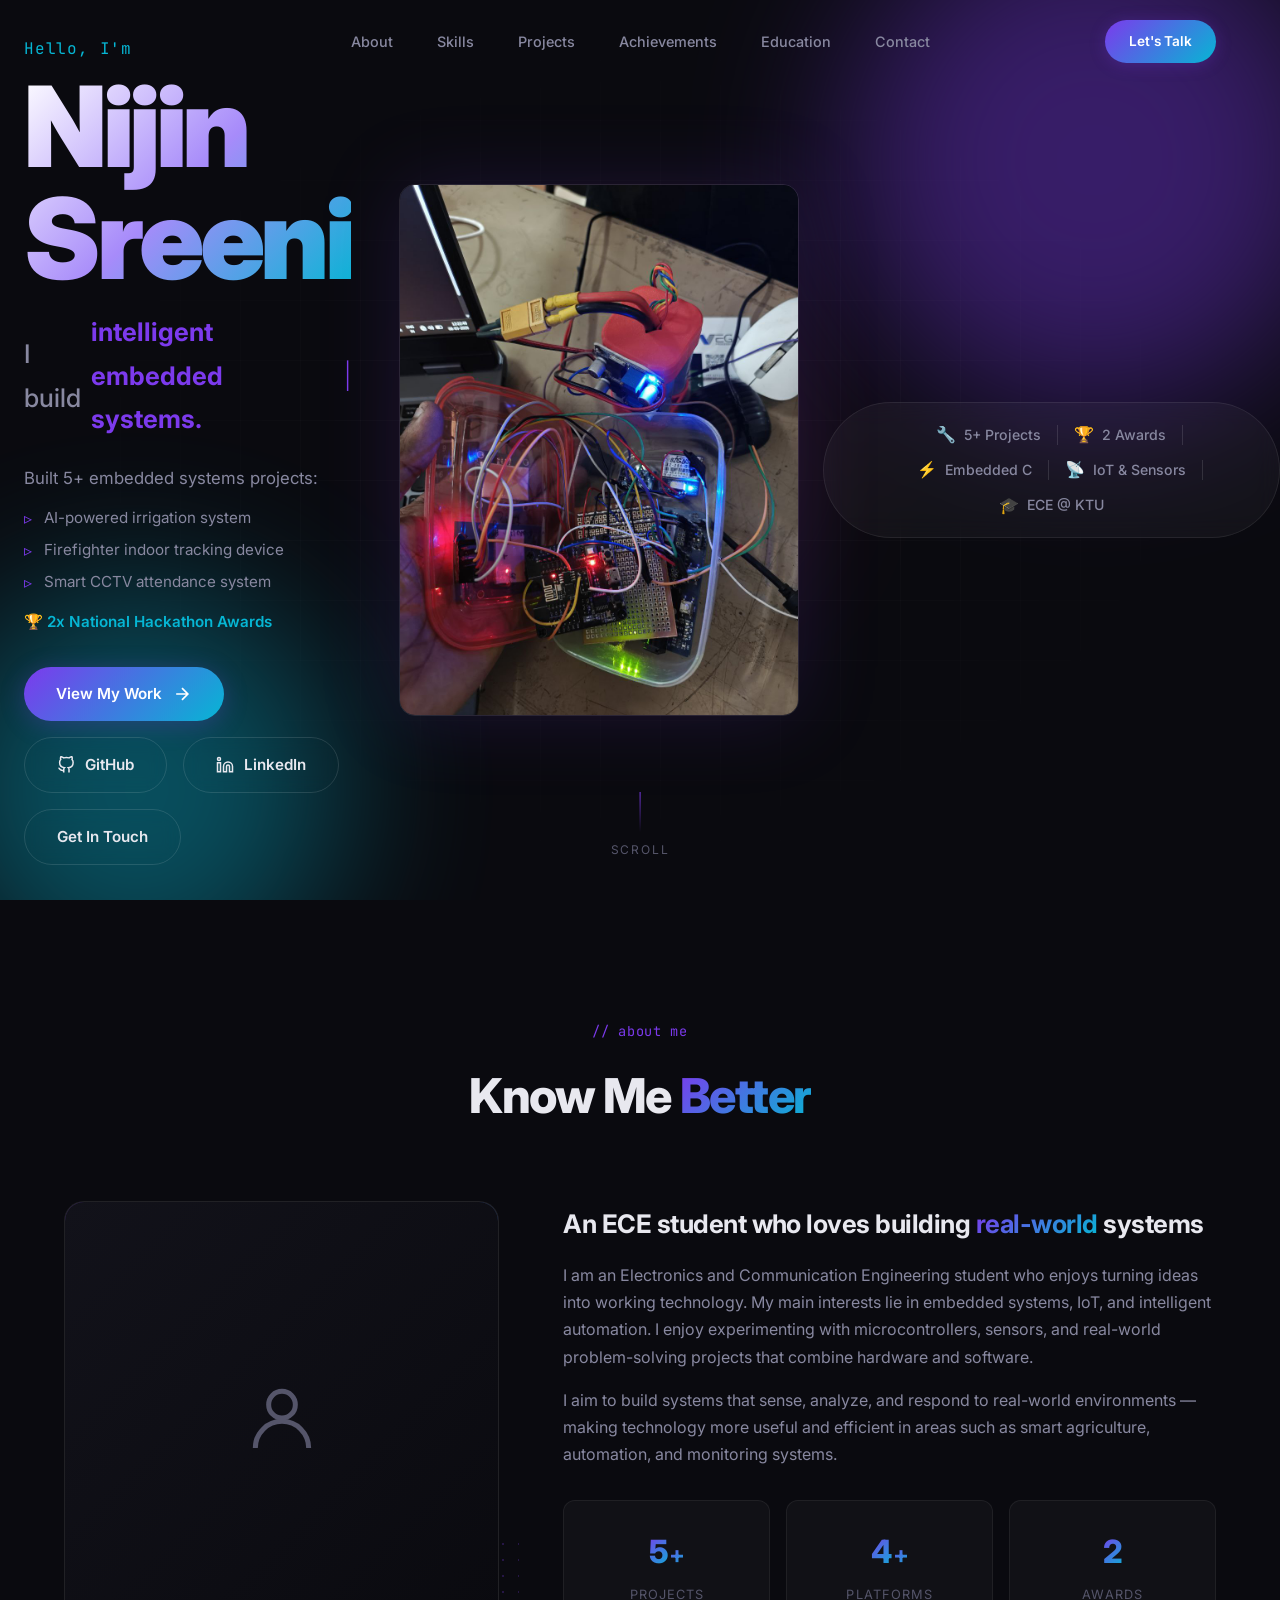
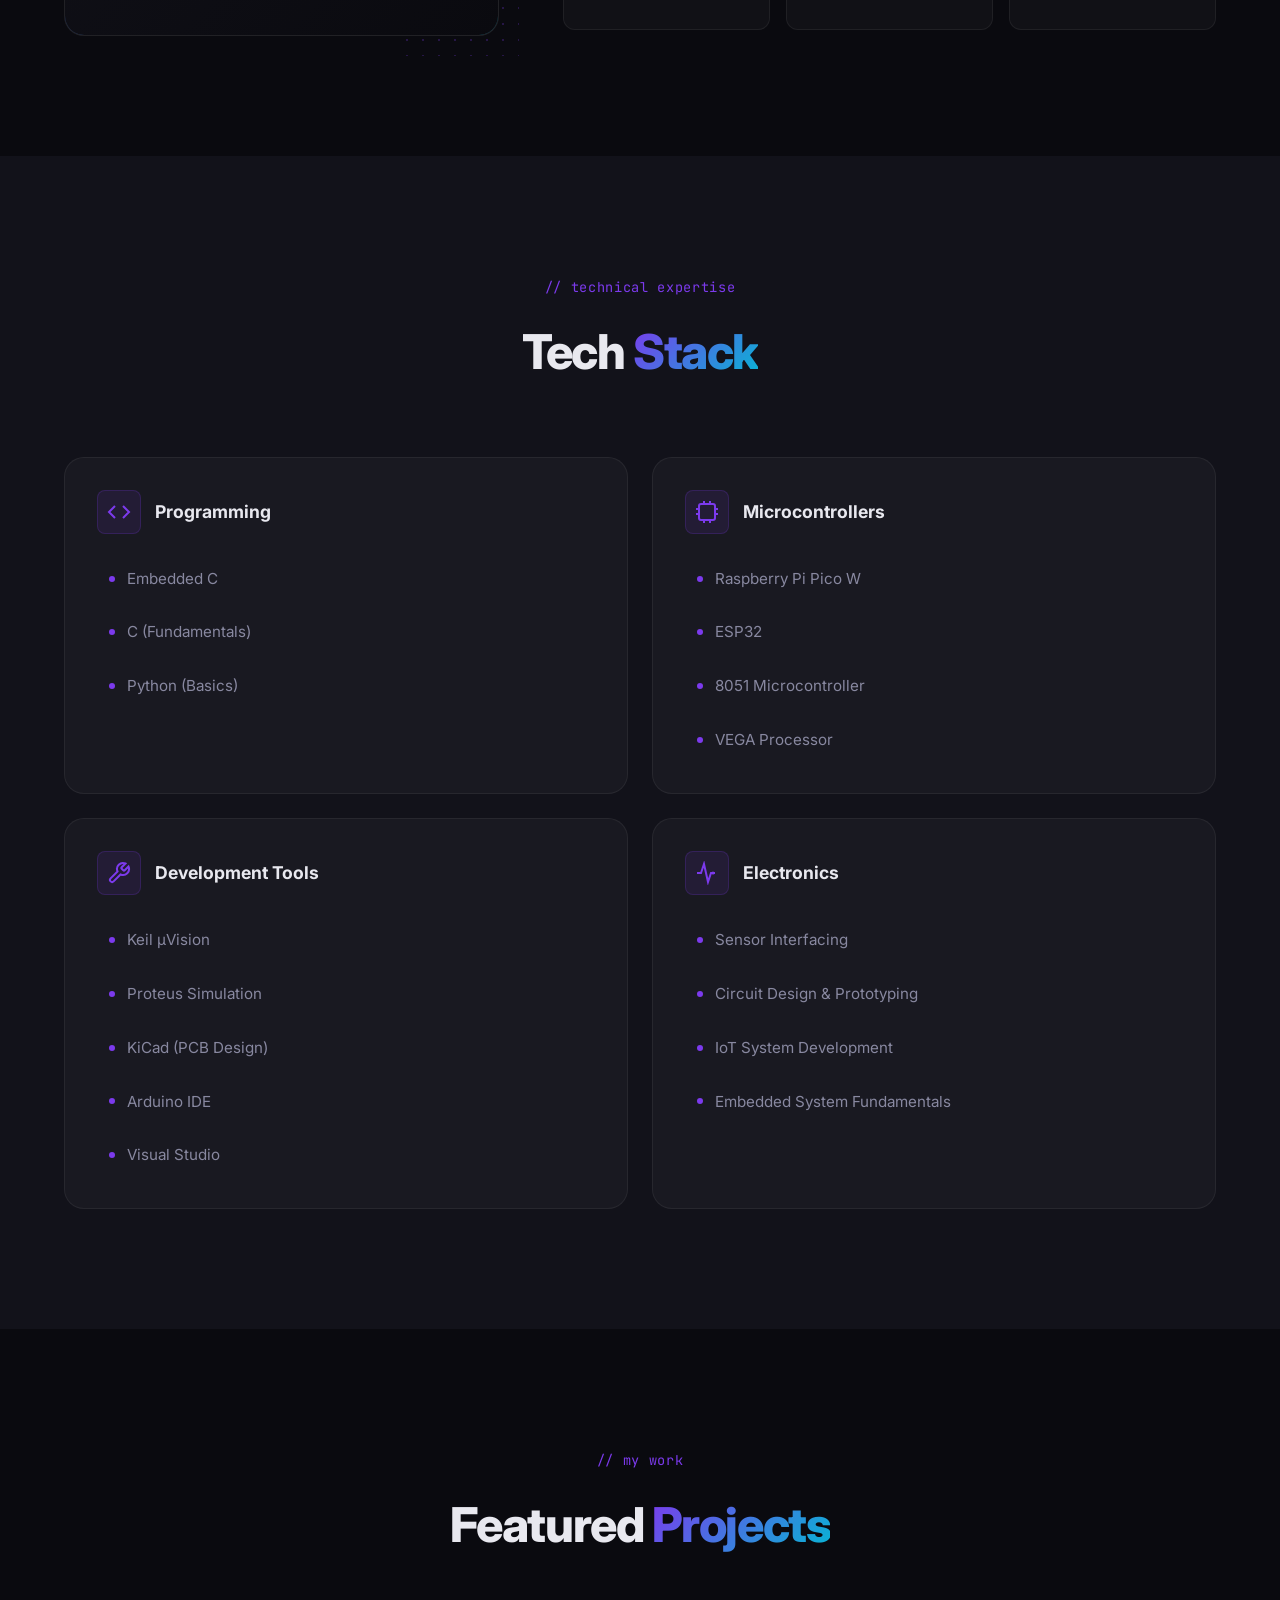
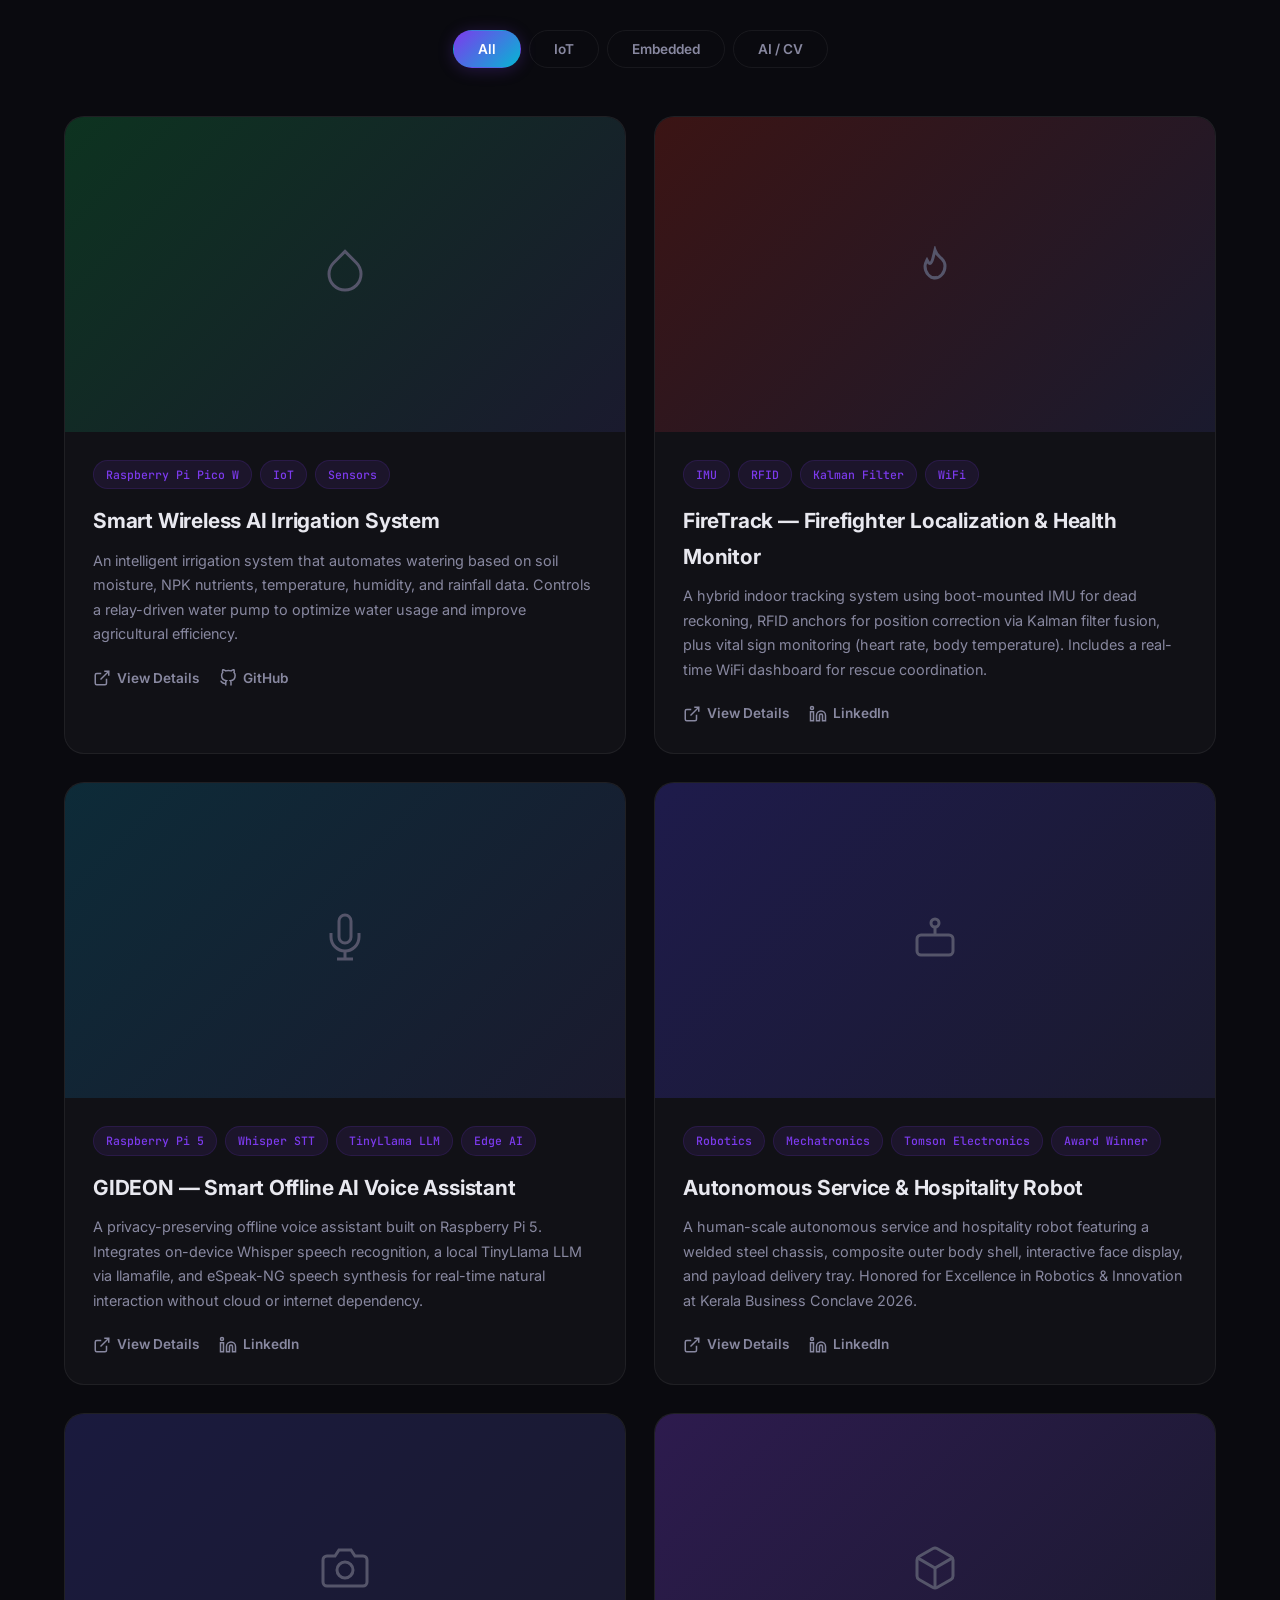
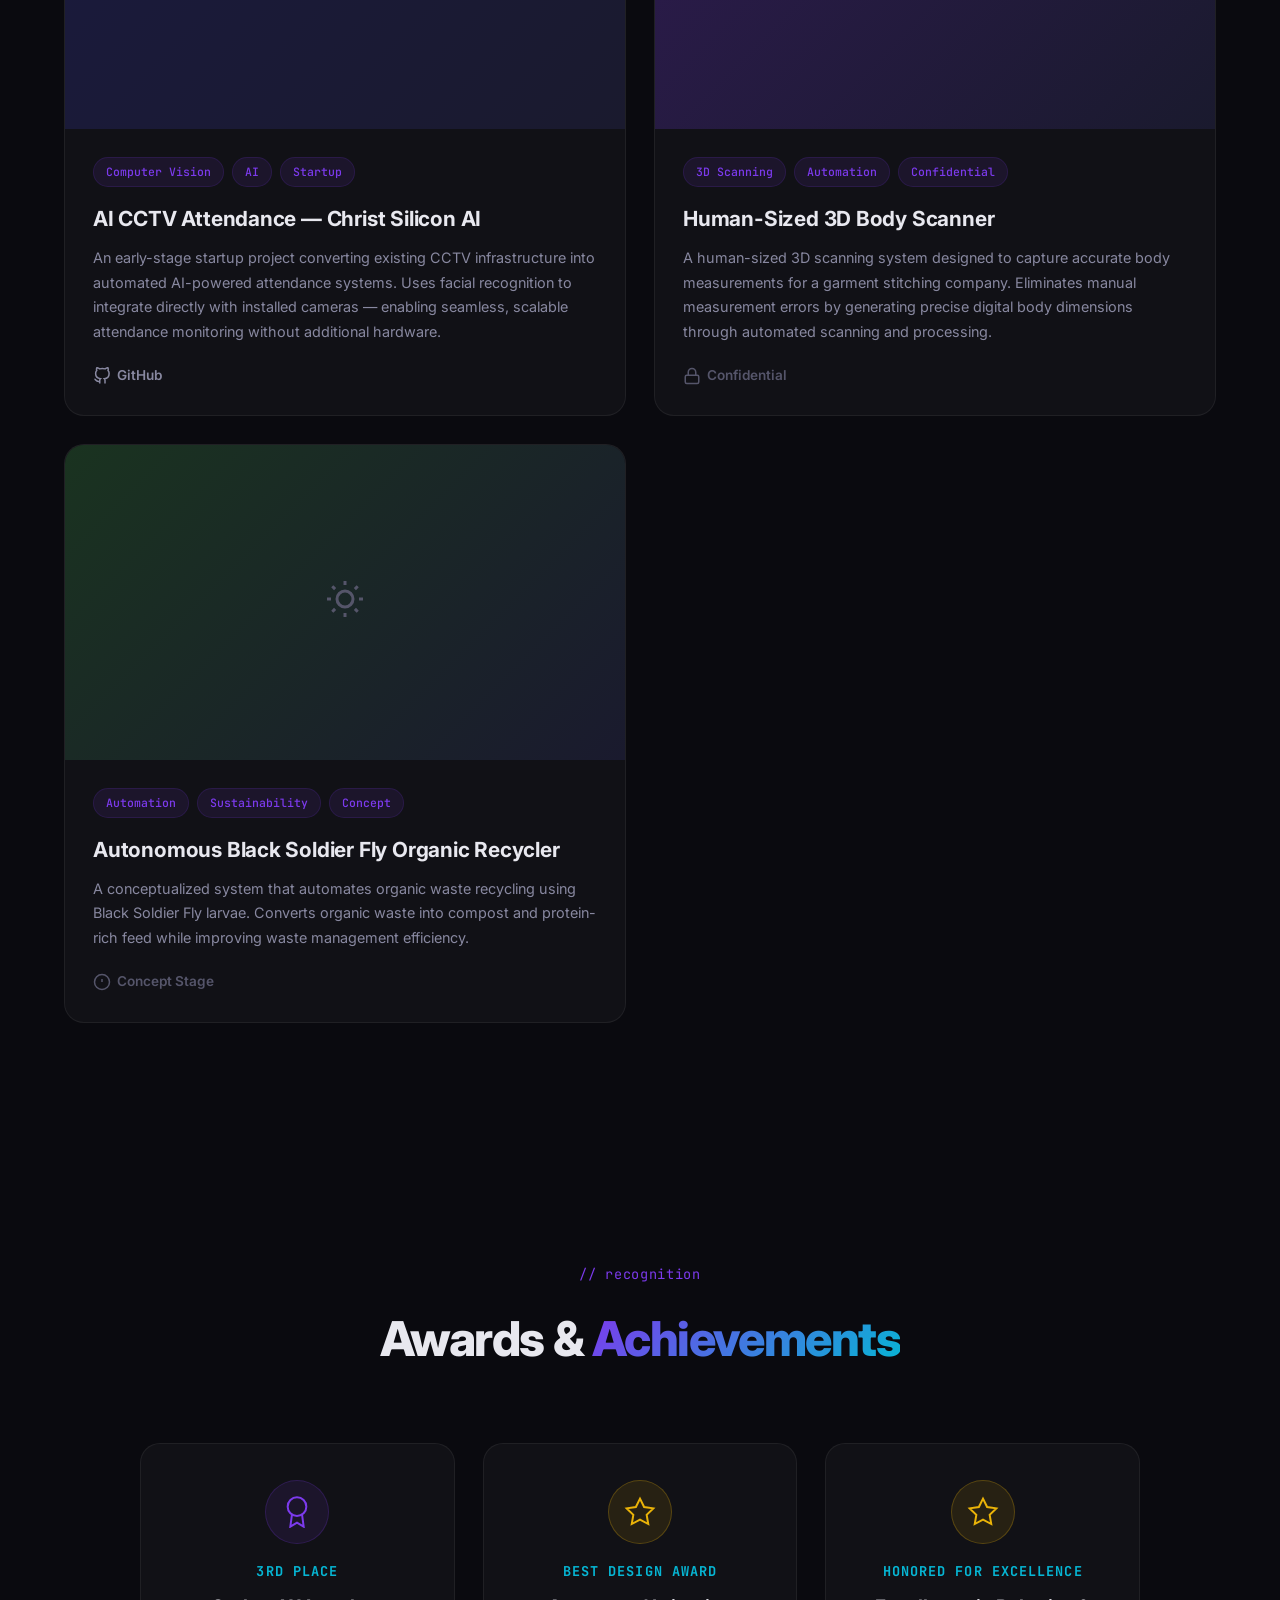
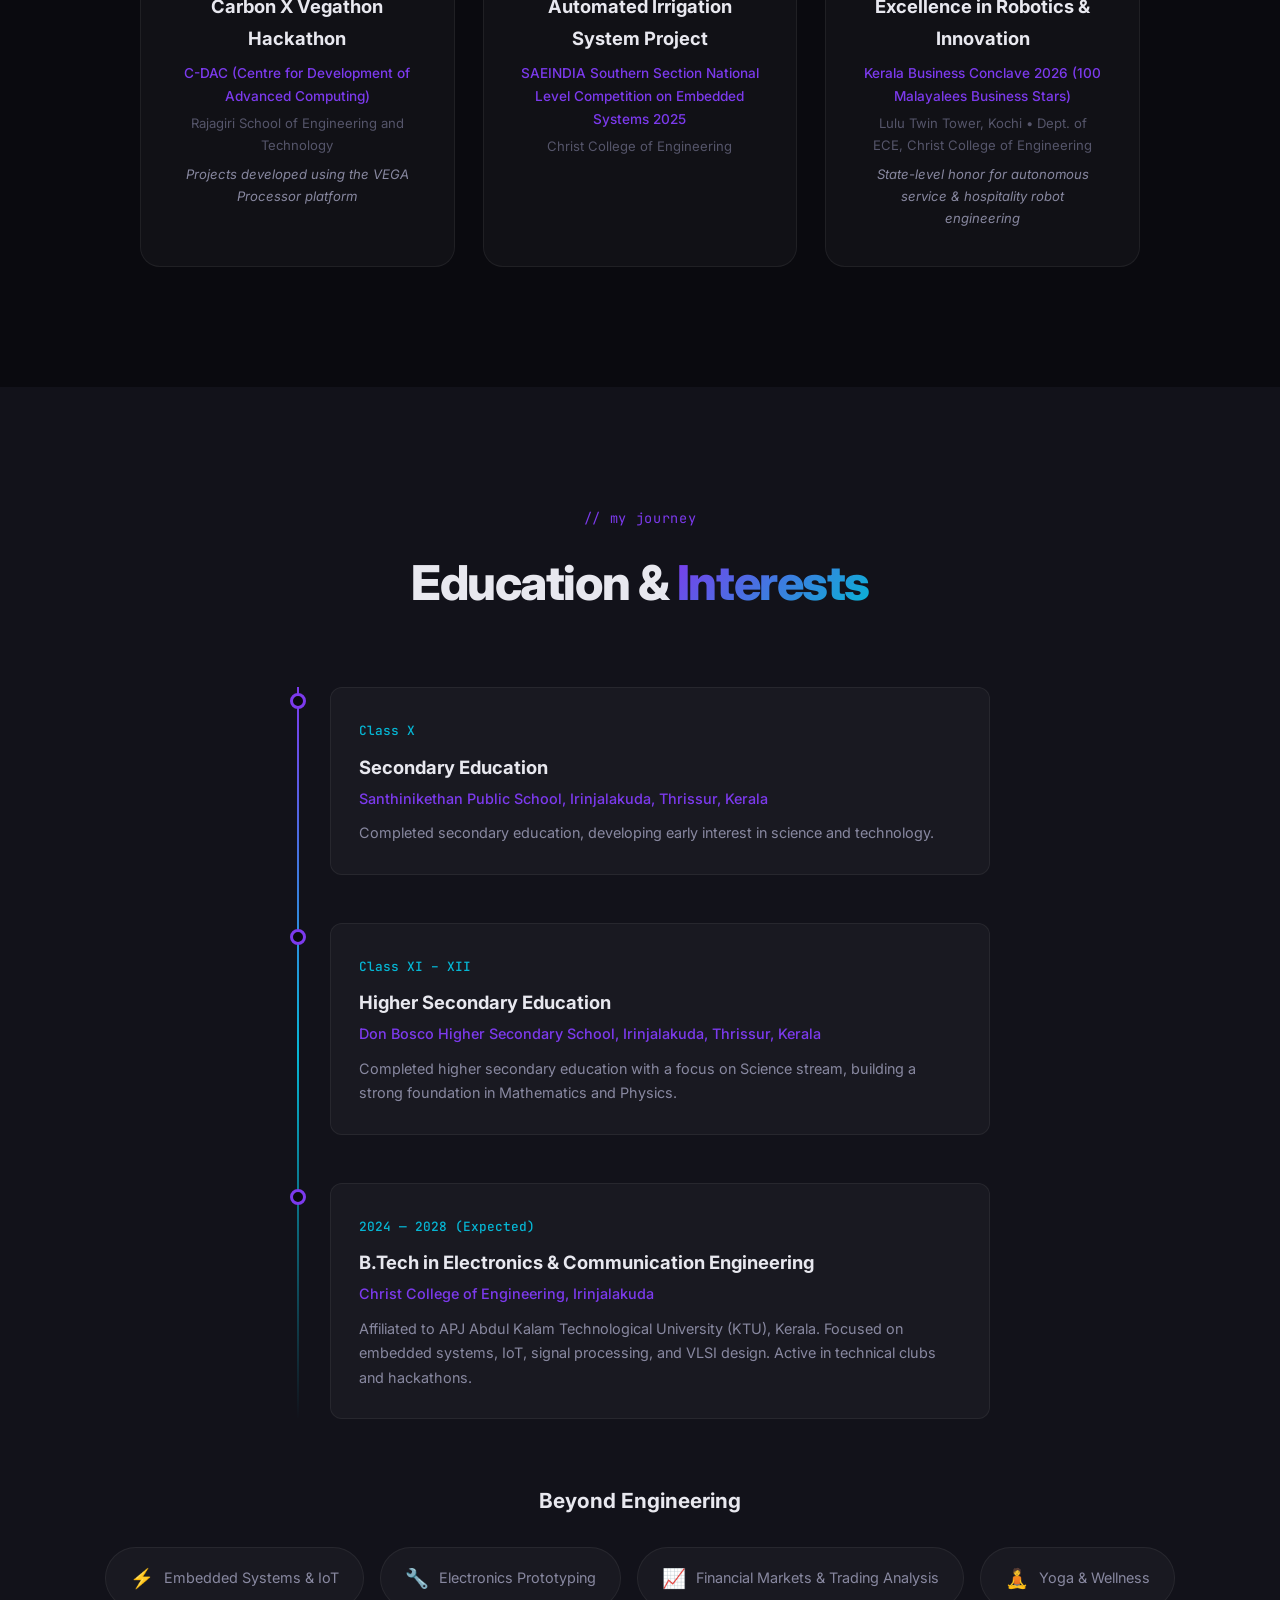
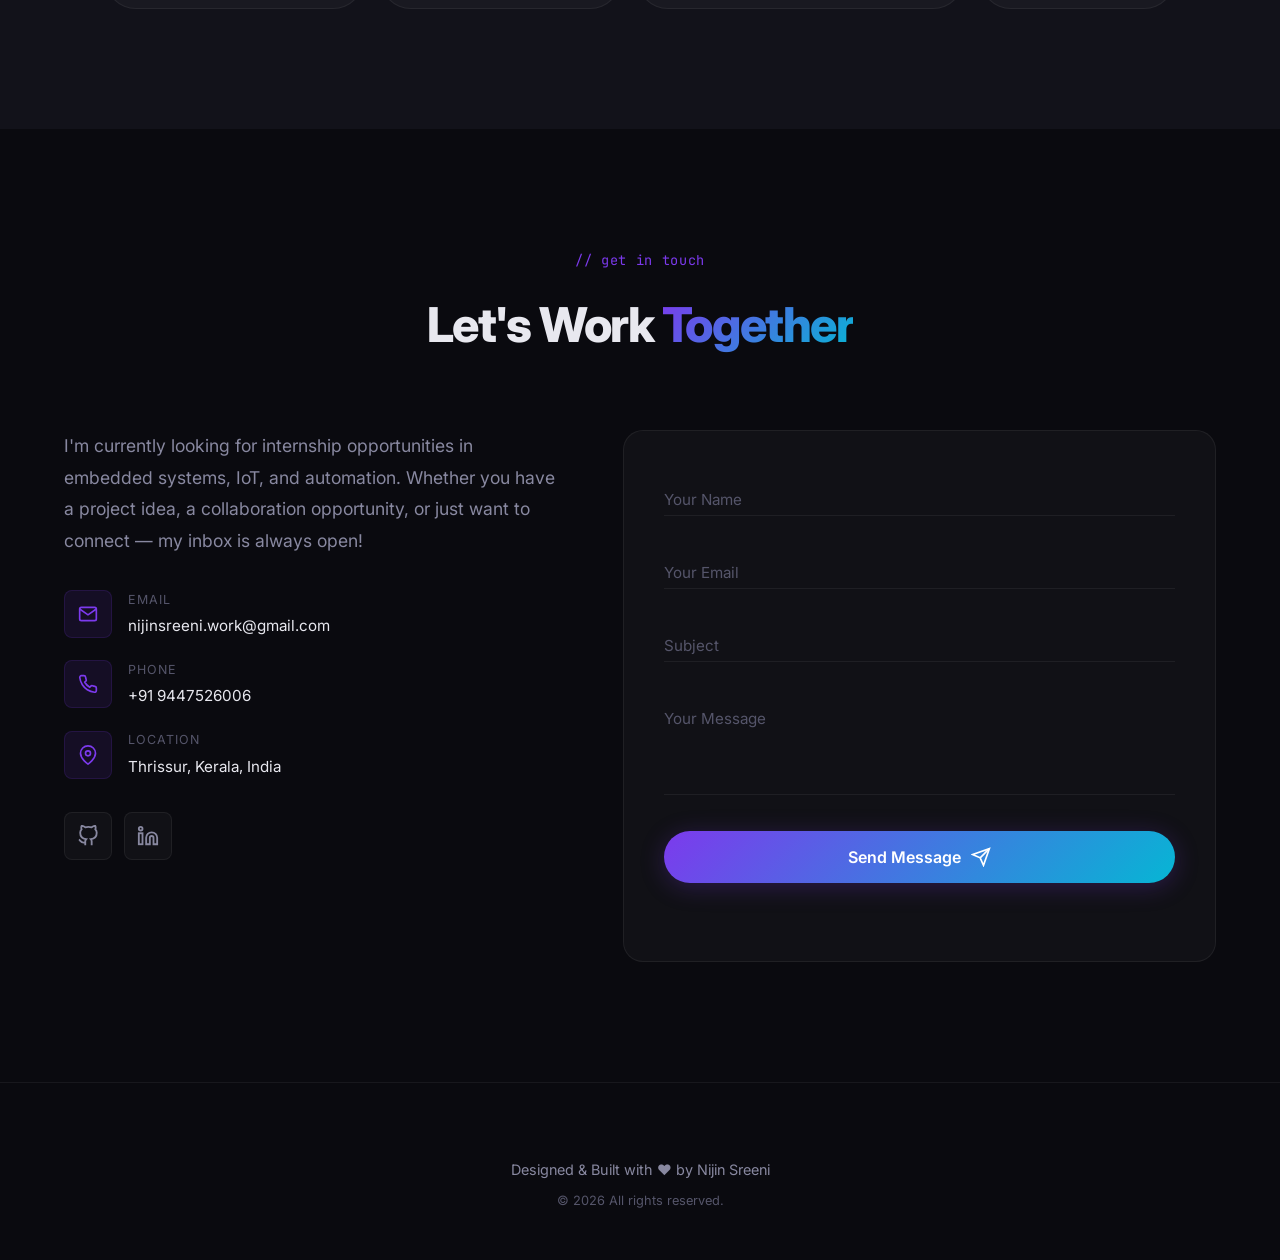
==== commit 0d760821: "Add files via upload" ====
--- a/index.html
+++ b/index.html
@@ -80,7 +80,7 @@
                         </svg>
                         <span>GitHub</span>
                     </a>
-                    <a href="https://www.linkedin.com/in/nijin-sreeni" class="btn btn-outline" target="_blank">
+                    <a href="https://www.linkedin.com/in/nijinsreeni/" class="btn btn-outline" target="_blank">
                         <svg width="18" height="18" viewBox="0 0 24 24" fill="none" stroke="currentColor"
                             stroke-width="2">
                             <path d="M16 8a6 6 0 0 1 6 6v7h-4v-7a2 2 0 0 0-2-2 2 2 0 0 0-2 2v7h-4v-7a6 6 0 0 1 6-6z" />
@@ -372,20 +372,118 @@
                                 </svg>
                                 <span>View Details</span>
                             </a>
-                            <a href="https://github.com/nijinai" class="project-link" target="_blank"
-                                aria-label="Source Code">
-                                <svg width="18" height="18" viewBox="0 0 24 24" fill="none" stroke="currentColor"
-                                    stroke-width="2">
-                                    <path
-                                        d="M9 19c-5 1.5-5-2.5-7-3m14 6v-3.87a3.37 3.37 0 0 0-.94-2.61c3.14-.35 6.44-1.54 6.44-7A5.44 5.44 0 0 0 20 4.77 5.07 5.07 0 0 0 19.91 1S18.73.65 16 2.48a13.38 13.38 0 0 0-7 0C6.27.65 5.09 1 5.09 1A5.07 5.07 0 0 0 5 4.77a5.44 5.44 0 0 0-1.5 3.78c0 5.42 3.3 6.61 6.44 7A3.37 3.37 0 0 0 9 18.13V22" />
-                                </svg>
-                                <span>GitHub</span>
+                            <a href="https://lnkd.in/p/gKppgZjH" class="project-link" target="_blank"
+                                aria-label="LinkedIn Post">
+                                <svg width="18" height="18" viewBox="0 0 24 24" fill="none" stroke="currentColor"
+                                    stroke-width="2">
+                                    <path d="M16 8a6 6 0 0 1 6 6v7h-4v-7a2 2 0 0 0-2-2 2 2 0 0 0-2 2v7h-4v-7a6 6 0 0 1 6-6z" />
+                                    <rect x="2" y="9" width="4" height="12" />
+                                    <circle cx="4" cy="4" r="2" />
+                                </svg>
+                                <span>LinkedIn</span>
                             </a>
                         </div>
                     </div>
                 </div>
 
-                <!-- Project 3: AI CCTV Attendance -->
+                <!-- Project 3: GIDEON Voice Assistant -->
+                <div class="project-card reveal" data-category="ai">
+                    <a href="project-gideon.html" class="project-image project-img-gideon">
+                        <div class="project-image-placeholder">
+                            <svg width="48" height="48" viewBox="0 0 24 24" fill="none" stroke="currentColor"
+                                stroke-width="1.5">
+                                <path d="M12 1a3 3 0 0 0-3 3v8a3 3 0 0 0 6 0V4a3 3 0 0 0-3-3z" />
+                                <path d="M19 10v2a7 7 0 0 1-14 0v-2" />
+                                <line x1="12" y1="19" x2="12" y2="23" />
+                                <line x1="8" y1="23" x2="16" y2="23" />
+                            </svg>
+                        </div>
+                    </a>
+                    <div class="project-info">
+                        <div class="project-tags">
+                            <span class="project-tag">Raspberry Pi 5</span>
+                            <span class="project-tag">Whisper STT</span>
+                            <span class="project-tag">TinyLlama LLM</span>
+                            <span class="project-tag">Edge AI</span>
+                        </div>
+                        <h3 class="project-title">GIDEON — Smart Offline AI Voice Assistant</h3>
+                        <p class="project-desc">A privacy-preserving offline voice assistant built on Raspberry Pi 5.
+                            Integrates on-device Whisper speech recognition, a local TinyLlama LLM via llamafile, and
+                            eSpeak-NG speech synthesis for real-time natural interaction without cloud or internet dependency.</p>
+                        <div class="project-links">
+                            <a href="project-gideon.html" class="project-link" aria-label="View Details">
+                                <svg width="18" height="18" viewBox="0 0 24 24" fill="none" stroke="currentColor"
+                                    stroke-width="2">
+                                    <path d="M18 13v6a2 2 0 0 1-2 2H5a2 2 0 0 1-2-2V8a2 2 0 0 1 2-2h6" />
+                                    <polyline points="15 3 21 3 21 9" />
+                                    <line x1="10" y1="14" x2="21" y2="3" />
+                                </svg>
+                                <span>View Details</span>
+                            </a>
+                            <a href="https://lnkd.in/p/g7BgYM8h" class="project-link" target="_blank"
+                                aria-label="LinkedIn Post">
+                                <svg width="18" height="18" viewBox="0 0 24 24" fill="none" stroke="currentColor"
+                                    stroke-width="2">
+                                    <path d="M16 8a6 6 0 0 1 6 6v7h-4v-7a2 2 0 0 0-2-2 2 2 0 0 0-2 2v7h-4v-7a6 6 0 0 1 6-6z" />
+                                    <rect x="2" y="9" width="4" height="12" />
+                                    <circle cx="4" cy="4" r="2" />
+                                </svg>
+                                <span>LinkedIn</span>
+                            </a>
+                        </div>
+                    </div>
+                </div>
+
+                <!-- Project 4: Autonomous Service Robot -->
+                <div class="project-card reveal" data-category="embedded">
+                    <a href="project-robotics.html" class="project-image project-img-robotics">
+                        <div class="project-image-placeholder">
+                            <svg width="48" height="48" viewBox="0 0 24 24" fill="none" stroke="currentColor"
+                                stroke-width="1.5">
+                                <rect x="3" y="11" width="18" height="10" rx="2" />
+                                <circle cx="12" cy="5" r="2" />
+                                <path d="M12 7v4" />
+                                <line x1="8" y1="16" x2="8" y2="16" />
+                                <line x1="16" y1="16" x2="16" y2="16" />
+                            </svg>
+                        </div>
+                    </a>
+                    <div class="project-info">
+                        <div class="project-tags">
+                            <span class="project-tag">Robotics</span>
+                            <span class="project-tag">Mechatronics</span>
+                            <span class="project-tag">Tomson Electronics</span>
+                            <span class="project-tag">Award Winner</span>
+                        </div>
+                        <h3 class="project-title">Autonomous Service &amp; Hospitality Robot</h3>
+                        <p class="project-desc">A human-scale autonomous service and hospitality robot featuring a welded steel
+                            chassis, composite outer body shell, interactive face display, and payload delivery tray. Honored for
+                            Excellence in Robotics &amp; Innovation at Kerala Business Conclave 2026.</p>
+                        <div class="project-links">
+                            <a href="project-robotics.html" class="project-link" aria-label="View Details">
+                                <svg width="18" height="18" viewBox="0 0 24 24" fill="none" stroke="currentColor"
+                                    stroke-width="2">
+                                    <path d="M18 13v6a2 2 0 0 1-2 2H5a2 2 0 0 1-2-2V8a2 2 0 0 1 2-2h6" />
+                                    <polyline points="15 3 21 3 21 9" />
+                                    <line x1="10" y1="14" x2="21" y2="3" />
+                                </svg>
+                                <span>View Details</span>
+                            </a>
+                            <a href="https://lnkd.in/p/g5Xw2SyJ" class="project-link" target="_blank"
+                                aria-label="LinkedIn Post">
+                                <svg width="18" height="18" viewBox="0 0 24 24" fill="none" stroke="currentColor"
+                                    stroke-width="2">
+                                    <path d="M16 8a6 6 0 0 1 6 6v7h-4v-7a2 2 0 0 0-2-2 2 2 0 0 0-2 2v7h-4v-7a6 6 0 0 1 6-6z" />
+                                    <rect x="2" y="9" width="4" height="12" />
+                                    <circle cx="4" cy="4" r="2" />
+                                </svg>
+                                <span>LinkedIn</span>
+                            </a>
+                        </div>
+                    </div>
+                </div>
+
+                <!-- Project 5: AI CCTV Attendance -->
                 <div class="project-card reveal" data-category="ai">
                     <div class="project-image project-img-cctv">
                         <div class="project-image-placeholder">
@@ -533,6 +631,20 @@
                     <p class="achievement-org">SAEINDIA Southern Section National Level Competition on Embedded Systems
                         2025</p>
                     <p class="achievement-venue">Christ College of Engineering</p>
+                </div>
+                <div class="achievement-card reveal">
+                    <div class="achievement-icon achievement-icon-gold">
+                        <svg width="32" height="32" viewBox="0 0 24 24" fill="none" stroke="currentColor"
+                            stroke-width="1.5">
+                            <polygon
+                                points="12 2 15.09 8.26 22 9.27 17 14.14 18.18 21.02 12 17.77 5.82 21.02 7 14.14 2 9.27 8.91 8.26 12 2" />
+                        </svg>
+                    </div>
+                    <div class="achievement-position">Honored for Excellence</div>
+                    <h3 class="achievement-title">Excellence in Robotics &amp; Innovation</h3>
+                    <p class="achievement-org">Kerala Business Conclave 2026 (100 Malayalees Business Stars)</p>
+                    <p class="achievement-venue">Lulu Twin Tower, Kochi • Dept. of ECE, Christ College of Engineering</p>
+                    <p class="achievement-detail">State-level honor for autonomous service &amp; hospitality robot engineering</p>
                 </div>
             </div>
         </div>
@@ -676,7 +788,7 @@
                                     d="M9 19c-5 1.5-5-2.5-7-3m14 6v-3.87a3.37 3.37 0 0 0-.94-2.61c3.14-.35 6.44-1.54 6.44-7A5.44 5.44 0 0 0 20 4.77 5.07 5.07 0 0 0 19.91 1S18.73.65 16 2.48a13.38 13.38 0 0 0-7 0C6.27.65 5.09 1 5.09 1A5.07 5.07 0 0 0 5 4.77a5.44 5.44 0 0 0-1.5 3.78c0 5.42 3.3 6.61 6.44 7A3.37 3.37 0 0 0 9 18.13V22" />
                             </svg>
                         </a>
-                        <a href="https://linkedin.com/in/nijinsreeni" target="_blank" class="social-link"
+                        <a href="https://www.linkedin.com/in/nijinsreeni/" target="_blank" class="social-link"
                             aria-label="LinkedIn">
                             <svg width="22" height="22" viewBox="0 0 24 24" fill="none" stroke="currentColor"
                                 stroke-width="2">
--- a/style.css
+++ b/style.css
@@ -1419,9 +1419,9 @@
    ============================================ */
 .achievements-grid {
     display: grid;
-    grid-template-columns: repeat(2, 1fr);
+    grid-template-columns: repeat(auto-fit, minmax(280px, 1fr));
     gap: 28px;
-    max-width: 900px;
+    max-width: 1000px;
     margin: 0 auto;
 }
 
@@ -1578,6 +1578,14 @@
 
 .project-img-bsf {
     background: linear-gradient(135deg, #1a3320, #1a1a2e);
+}
+
+.project-img-robotics {
+    background: linear-gradient(135deg, #1e1b4b, #1a1a2e);
+}
+
+.project-img-gideon {
+    background: linear-gradient(135deg, #0d2b38, #1a1a2e);
 }
 
 /* ---- Muted project link (confidential / concept) ---- */
